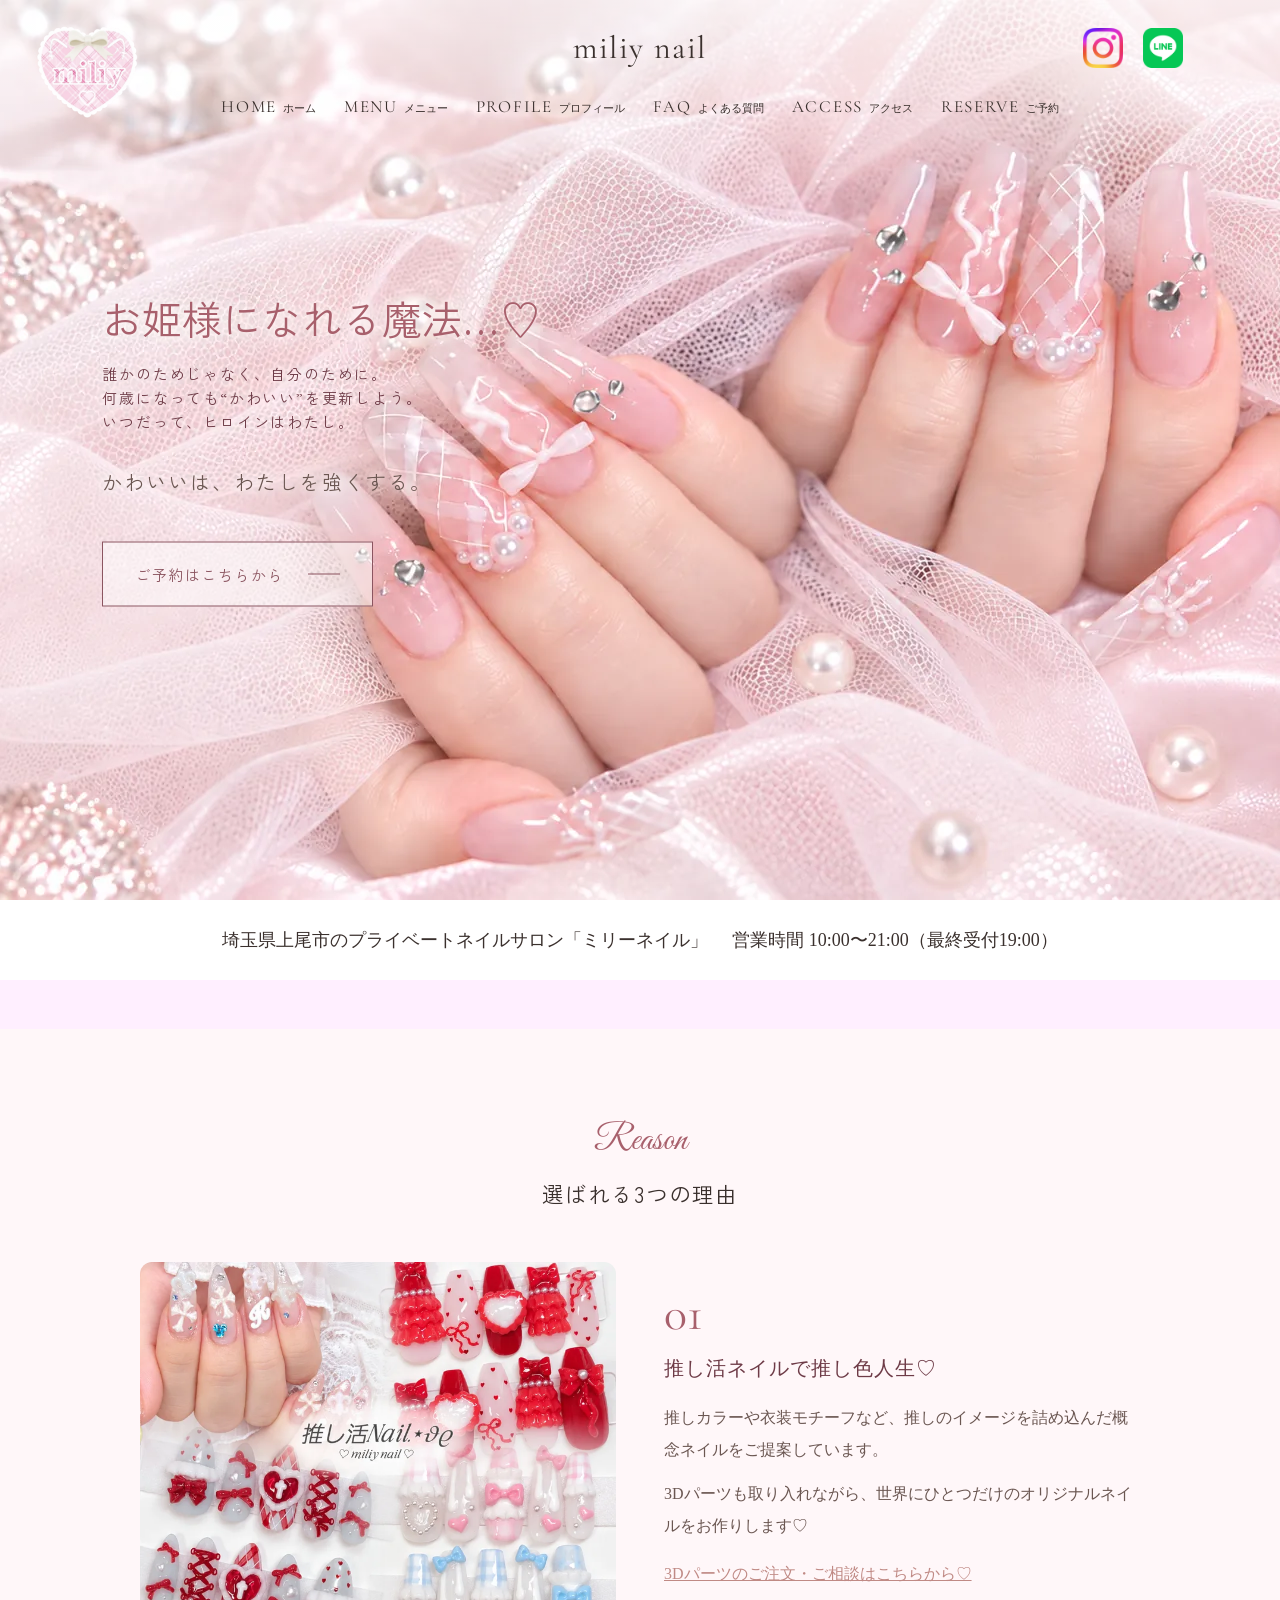
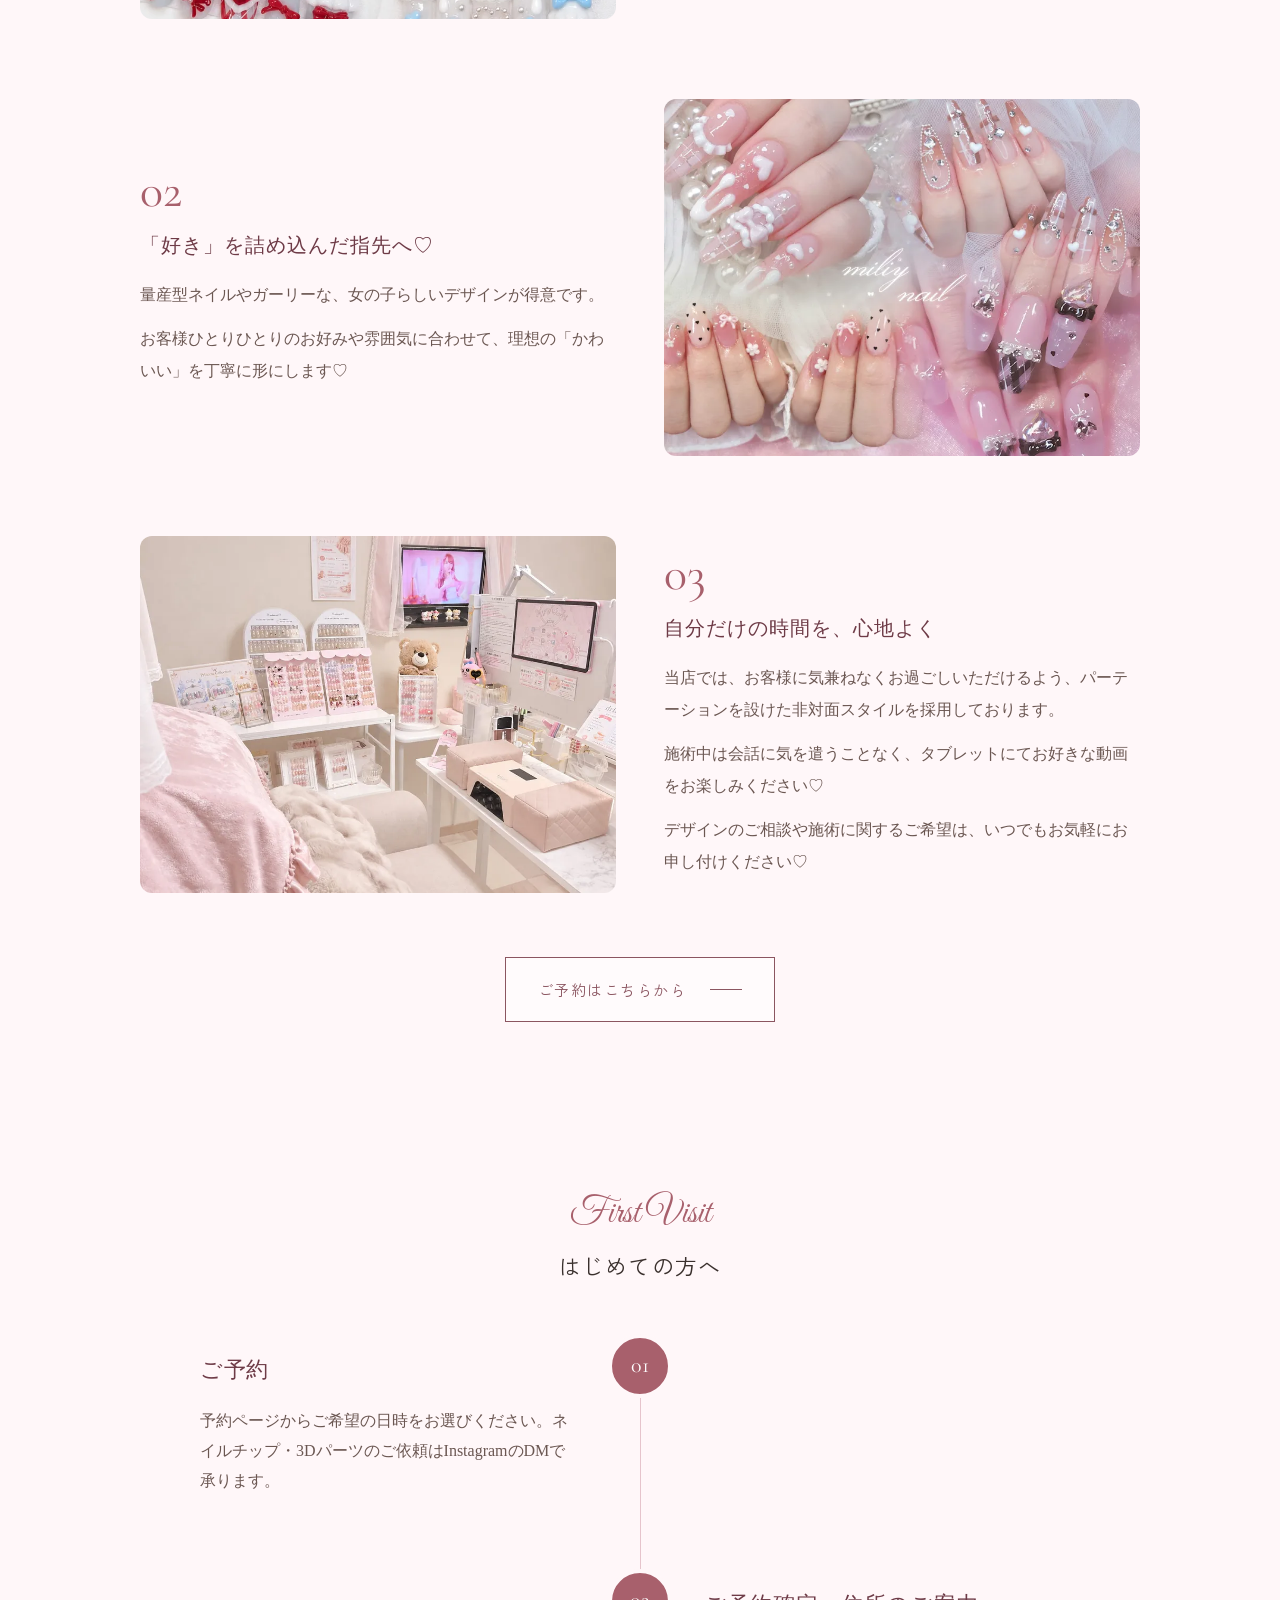
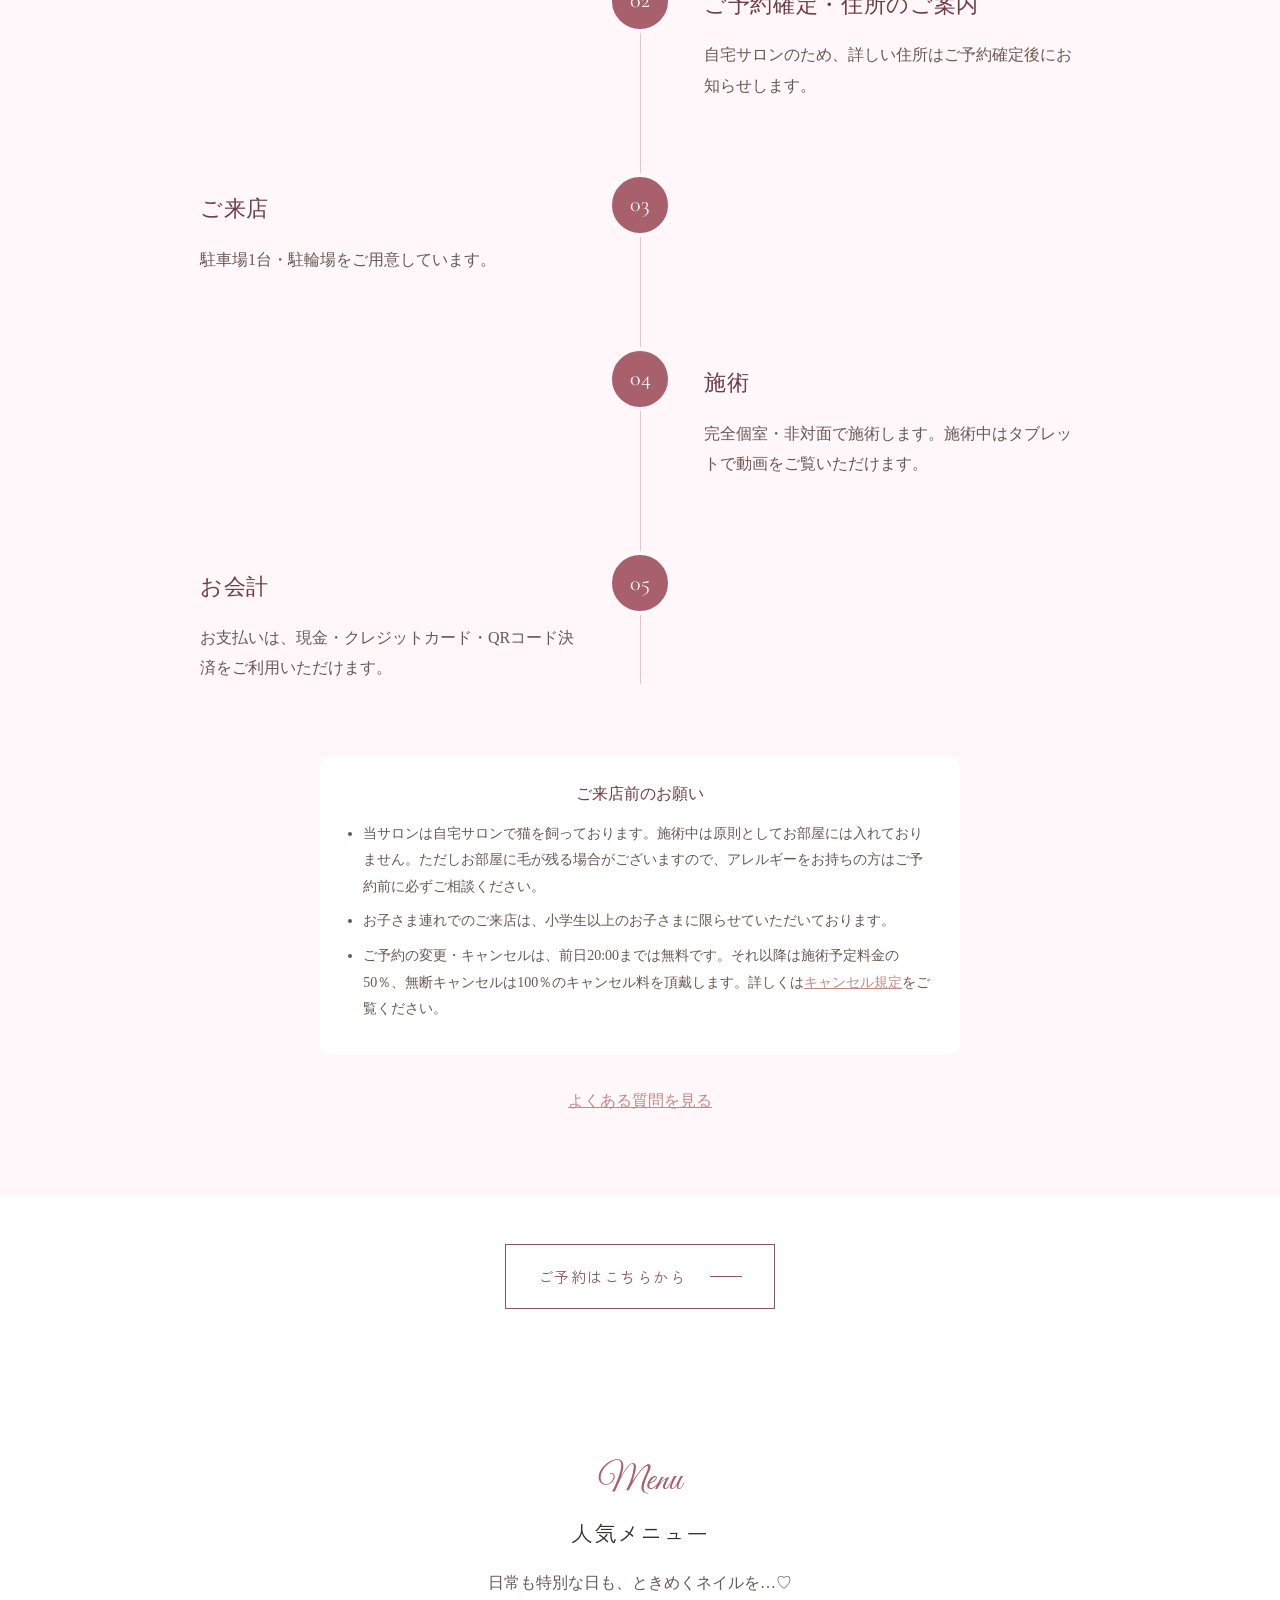
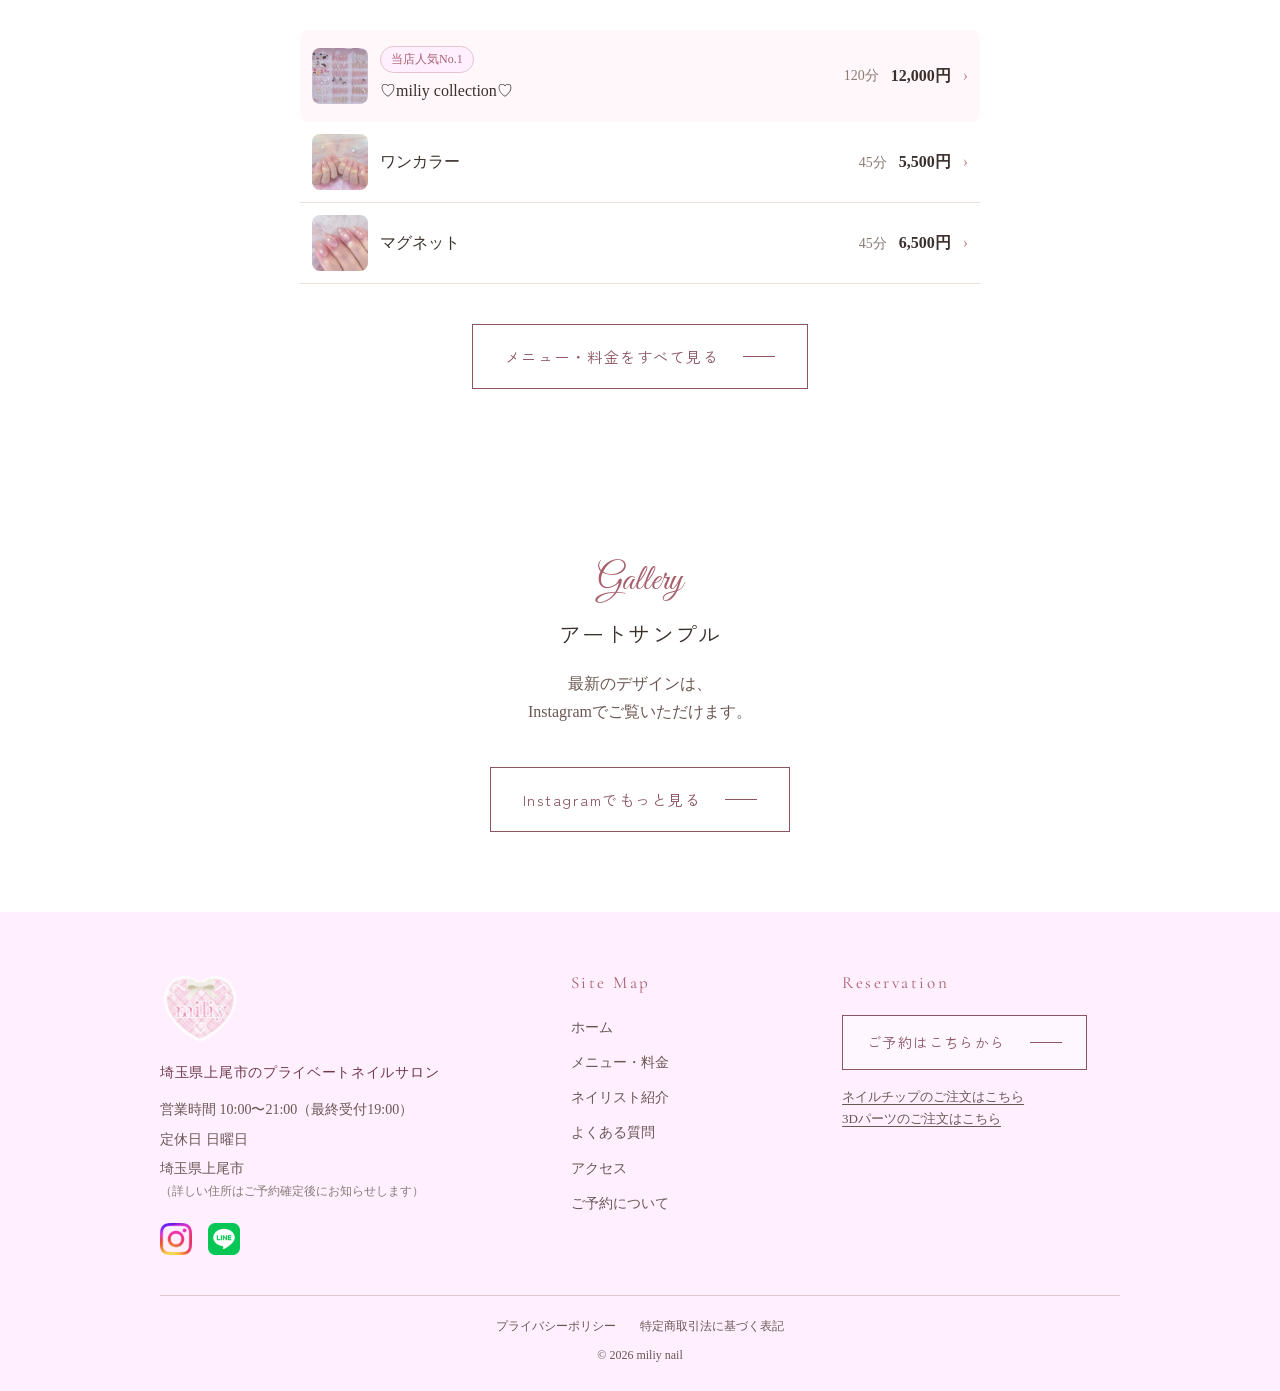
==== index.html @ daffade8 "3Dパーツ・ネイルチップのリンクをご注文ページにつなぐ" ====
<!doctype html>
<html lang="ja">
  <head>
    <meta charset="UTF-8" />
    <meta name="viewport" content="width=device-width, initial-scale=1.0" />
    <title>miliy nail｜埼玉県上尾市のネイルサロン</title>
    <meta
      name="description"
      content="埼玉県上尾市のプライベートネイルサロン miliy nail（ミリーネイル）。推し活ネイルや量産型のかわいいデザインが得意です。完全個室・非対面で、気をつかわずに過ごせます。アリオ上尾・上尾駅から車で5分。"
    />
    <link rel="icon" href="/favicon.ico" />
    <link rel="apple-touch-icon" href="/apple-touch-icon.png" />
    <meta property="og:title" content="miliy nail｜埼玉県上尾市のネイルサロン" />
    <meta property="og:description" content="埼玉県上尾市のプライベートネイルサロン miliy nail（ミリーネイル）。推し活ネイルや量産型のかわいいデザインが得意です。完全個室・非対面で、気をつかわずに過ごせます。アリオ上尾・上尾駅から車で5分。" />
    <meta property="og:type" content="website" />
    <meta property="og:url" content="https://miliynail.com" />
    <meta property="og:image" content="https://miliynail.com/images/ogp.jpg" />
    <meta property="og:site_name" content="miliy nail" />
    <meta property="og:locale" content="ja_JP" />
    <meta name="twitter:card" content="summary_large_image" />
    <link rel="stylesheet" href="style.css?v=20261025" />
    <script src="script.js" defer></script>
    <script src="nav.js" defer></script>
    <script src="voice.js" defer></script>
    <script src="menu.js?v=20261023" defer></script>
    <link
      href="https://fonts.googleapis.com/css2?family=Cormorant+Garamond:wght@500&family=Great+Vibes&family=Zen+Kaku+Gothic+New:wght@400&display=swap"
      rel="stylesheet"
    />
    <!-- スマホのヒーローの「かわいいは、わたしを強くする」用の明朝体。使う文字だけを読み込んで軽くする -->
    <link
      href="https://fonts.googleapis.com/css2?family=Zen+Old+Mincho&text=%E3%81%8B%E3%82%8F%E3%81%84%E3%81%AF%E3%81%9F%E3%81%97%E3%82%92%E5%BC%B7%E3%81%8F%E3%81%99%E3%82%8B&display=swap"
      rel="stylesheet"
    />
  </head>
  <body class="home">
    <header>
      <a href="index.html" class="logo">
        <img src="images/logo.webp" alt="miliy nail" />
      </a>
      <p class="site-name">miliy nail</p>
      <div class="sns-link">
        <a
          href="https://www.instagram.com/miliynail/"
          target="_blank"
          rel="noopener"
        >
          <img src="images/instagram.webp" alt="Instagram" />
        </a>
        <a
          href="https://line.me/R/ti/p/@594xvbjj?oat_content=url&ts=10051917"
          target="_blank"
          rel="noopener"
        >
          <img src="images/line.webp" alt="LINE" />
        </a>
      </div>
      <button
        type="button"
        class="menu-toggle"
        aria-label="メニュー"
        aria-expanded="false"
      >
        <span></span>
        <span></span>
        <span></span>
      </button>
      <nav>
        <ul class="nav-list">
          <li class="nav-home"><a href="index.html"><span class="nav-en">HOME</span><span class="nav-ja">ホーム</span></a></li>
          <li><a href="menu.html"><span class="nav-en">MENU</span><span class="nav-ja">メニュー</span></a></li>
          <li><a href="profile.html"><span class="nav-en">PROFILE</span><span class="nav-ja">プロフィール</span></a></li>
          <li><a href="faq.html"><span class="nav-en">FAQ</span><span class="nav-ja">よくある質問</span></a></li>
          <li><a href="access.html"><span class="nav-en">ACCESS</span><span class="nav-ja">アクセス</span></a></li>
          <li class="nav-reserve"><a href="reservation.html"><span class="nav-en">RESERVE</span><span class="nav-ja">ご予約</span></a></li>
        </ul>
      </nav>
    </header>
    <main>
      <section class="hero">
        <div class="hero-slides">
          <!-- スマホ（600px以下）は左側が白く抜けたスマホ用の写真、PCは今までの写真 -->
          <picture>
            <source
              media="(max-width: 600px)"
              srcset="images/hero-nail-sp.webp"
            />
            <img
              src="images/hero-nail-1.webp"
              alt="ピンクのチュールとパールを合わせたネイルデザイン"
            />
          </picture>
          <div class="hero-copy">
            <p class="hero-label">お姫様になれる魔法…♡</p>
            <p class="hero-catch">
              誰かのためじゃなく、自分のために。<br />何歳になっても“かわいい”を更新しよう。<br />いつだって、ヒロインはわたし。
            </p>
            <p class="hero-sub">
              <span class="sub-l">かわいい</span><span class="sub-s">は</span
              ><span class="sub-punct">、</span><br class="hero-br" /><span
                class="sub-m"
                >わたしを</span
              ><span class="sub-l">強</span><span class="sub-m">く</span
              ><span class="sub-s">する</span><span class="sub-punct">。</span>
            </p>
            <!-- スマホだけ表示する目次（PCでは隠す） -->
            <nav class="hero-toc" aria-label="ページ内の目次">
              <ul>
                <li><a href="#reason">選ばれる理由</a></li>
                <li><a href="#first">はじめての方へ</a></li>
                <li><a href="#menu">人気メニュー</a></li>
                <li><a href="#sample">アートサンプル</a></li>
              </ul>
            </nav>
            <a
              href="https://salona.jp/book/miliynail"
              class="btn-line"
              target="_blank"
              rel="noopener"
              >ご予約はこちらから</a
            >
          </div>
        </div>
        <div class="hero-info">
          <h1><span>埼玉県上尾市の</span><span>プライベートネイルサロン</span><span>「ミリーネイル」</span></h1>
          <p>
            営業時間 10:00〜21:00<span class="last-order"
              >（最終受付19:00）</span
            >
          </p>
        </div>
      </section>
      <section class="news">
        <p class="news-text">最新情報はInstagramでもお知らせしています</p>
      </section>
      <section class="reason" id="reason">
        <p class="section-label fade-up">Reason</p>
        <h2 class="fade-up">選ばれる3つの理由</h2>
        <ol class="reason-list">
          <li class="fade-up">
            <img
              src="images/reason-oshi.webp"
              alt="推し活ネイルのデザイン例。赤や水色のリボン・ハートの3Dネイルチップ"
              loading="lazy"
            />
            <div class="reason-body">
              <span class="reason-num">01</span>
              <h3>推し活ネイルで推し色人生♡</h3>
              <p>
                推しカラーや衣装モチーフなど、推しのイメージを詰め込んだ概念ネイルをご提案しています。
              </p>
              <p>
                3Dパーツも取り入れながら、世界にひとつだけのオリジナルネイルをお作りします♡
              </p>
              <p class="reason-link">
                <a href="order-parts.html">3Dパーツのご注文・ご相談はこちらから♡</a>
              </p>
            </div>
          </li>
          <li class="fade-up">
            <img
              src="images/reason-girly.webp"
              alt="量産型・ガーリーなネイルのデザイン例。白いハートやリボンをのせたピンクのネイル"
              loading="lazy"
            />
            <div class="reason-body">
              <span class="reason-num">02</span>
              <h3>「好き」を詰め込んだ指先へ♡</h3>
              <p>
                量産型ネイルやガーリーな、女の子らしいデザインが得意です。
              </p>
              <p>
                お客様ひとりひとりのお好みや雰囲気に合わせて、理想の「かわいい」を丁寧に形にします♡
              </p>
            </div>
          </li>
          <li class="fade-up">
            <img
              src="images/hero-salon.webp"
              alt="完全個室の施術スペース"
              loading="lazy"
            />
            <div class="reason-body">
              <span class="reason-num">03</span>
              <h3>自分だけの時間を、心地よく</h3>
              <p>
                当店では、お客様に気兼ねなくお過ごしいただけるよう、パーテーションを設けた非対面スタイルを採用しております。
              </p>
              <p>
                施術中は会話に気を遣うことなく、タブレットにてお好きな動画をお楽しみください♡
              </p>
              <p>
                デザインのご相談や施術に関するご希望は、いつでもお気軽にお申し付けください♡
              </p>
            </div>
          </li>
        </ol>
        <p class="reason-cta fade-up">
          <a
            href="https://salona.jp/book/miliynail"
            class="btn-line"
            target="_blank"
            rel="noopener"
            >ご予約はこちらから</a
          >
        </p>
      </section>
      <section class="first" id="first">
        <p class="section-label fade-up">First Visit</p>
        <h2 class="fade-up">はじめての方へ</h2>
        <ol class="flow-list">
          <li class="fade-up">
            <span class="flow-step">STEP1</span>
            <h3>ご予約</h3>
            <p>
              予約ページからご希望の日時をお選びください。ネイルチップ・3Dパーツのご依頼はInstagramのDMで承ります。
            </p>
          </li>
          <li class="fade-up">
            <span class="flow-step">STEP2</span>
            <h3>ご予約確定・住所のご案内</h3>
            <p>自宅サロンのため、詳しい住所はご予約確定後にお知らせします。</p>
          </li>
          <li class="fade-up">
            <span class="flow-step">STEP3</span>
            <h3>ご来店</h3>
            <p>駐車場1台・駐輪場をご用意しています。</p>
          </li>
          <li class="fade-up">
            <span class="flow-step">STEP4</span>
            <h3>施術</h3>
            <p>
              完全個室・非対面で施術します。施術中はタブレットで動画をご覧いただけます。
            </p>
          </li>
          <li class="fade-up">
            <span class="flow-step">STEP5</span>
            <h3>お会計</h3>
            <p>
              お支払いは、現金・クレジットカード・QRコード決済をご利用いただけます。
            </p>
          </li>
        </ol>
        <div class="first-notes fade-up">
          <h3>ご来店前のお願い</h3>
          <ul>
            <li>
              当サロンは自宅サロンで猫を飼っております。施術中は原則としてお部屋には入れておりません。ただしお部屋に毛が残る場合がございますので、アレルギーをお持ちの方はご予約前に必ずご相談ください。
            </li>
            <li>
              お子さま連れでのご来店は、小学生以上のお子さまに限らせていただいております。
            </li>
            <li>
              ご予約の変更・キャンセルは、前日20:00までは無料です。それ以降は施術予定料金の50％、無断キャンセルは100％のキャンセル料を頂戴します。詳しくは<a
                href="faq.html#cancel"
                >キャンセル規定</a
              >をご覧ください。
            </li>
          </ul>
        </div>
        <p class="first-faq fade-up">
          <a href="faq.html">よくある質問を見る</a>
        </p>
      </section>
      <section class="reserve">
        <p class="fade-up">
          <a
            href="https://salona.jp/book/miliynail"
            class="btn-line"
            target="_blank"
            rel="noopener"
            >ご予約はこちらから</a
          >
        </p>
      </section>
      <section class="menu" id="menu">
        <p class="section-label fade-up">Menu</p>
        <h2 class="fade-up">人気メニュー</h2>
        <p class="menu-lead fade-up">日常も特別な日も、ときめくネイルを…♡</p>
        <ul class="menu-list fade-up">
          <li class="menu-featured" data-image="images/menu/miliy-collection.webp" data-gallery="images/menu/miliy-collection-2.webp" data-name="♡miliy collection♡">
            <button type="button" class="menu-button">
              <span class="menu-name"
                ><span class="menu-badge">当店人気No.1</span>♡miliy collection♡</span
              ><span class="menu-time">120分</span
              ><span class="menu-price">12,000円</span>
            </button>
            <div class="menu-detail" hidden>
              <p class="menu-detail-time">所要時間の目安：120分</p>
              <p>定額デザインコース♡</p>
              <p>一部カラー変更可能です。カラー変更をご希望の場合は、ご予約後に必ず公式LINEまでお知らせください。</p>
              <p>※デザインは予告なく変わる場合がございます。</p>
            </div>
          </li>
          <li data-image="images/menu/one-color.webp">
            <button type="button" class="menu-button">
              <span class="menu-name">ワンカラー</span
              ><span class="menu-time">45分</span
              ><span class="menu-price">5,500円</span>
            </button>
            <div class="menu-detail" hidden>
              <p class="menu-detail-time">所要時間の目安：45分</p>
              <p>指先を一色でまとめるベーシックな塗り方です。</p>
              <p>お好きなカラーを1色お選びいただけます。※ラメカラーも対象です♡</p>
              <p>2色塗りたい方は1色追加ごとに＋400円。</p>
              <p>（追加アートより「カラー1色追加」をご選択ください）</p>
              <p>マットホワイト、マットブラックは＋500円</p>
              <p>※透け感のあるカラーで爪先が透けるのを隠したい場合は、ご予約時に追加アートから「コンシーラーカラー追加」をご選択ください。</p>
            </div>
          </li>
          <li data-image="images/menu/magnet.webp">
            <button type="button" class="menu-button">
              <span class="menu-name">マグネット</span
              ><span class="menu-time">45分</span
              ><span class="menu-price">6,500円</span>
            </button>
            <div class="menu-detail" hidden>
              <p class="menu-detail-time">所要時間の目安：45分</p>
              <p>60色以上のカラーの中からお選びいただけます。ギラギラ系〜うるちゅる水光マグまで取り揃えております♡</p>
              <p>おすすめアート：♡プチデコ 350円　♡先端ラメがけ 1,000円　♡オーロラミラー追加 3,500円</p>
              <p>※ご希望の場合は、ご予約時に追加アートからご選択ください。</p>
            </div>
          </li>
        </ul>
        <p class="menu-more fade-up">
          <a href="menu.html" class="btn-line">メニュー・料金をすべて見る</a>
        </p>
      </section>
      <section class="sample" id="sample">
        <p class="section-label fade-up">Gallery</p>
        <h2 class="fade-up">アートサンプル</h2>
        <p class="sample-lead fade-up">最新のデザインは、<br />Instagramでご覧いただけます。</p>
        <p class="sample-more fade-up">
          <a
            href="https://www.instagram.com/miliynail/"
            class="btn-line"
            target="_blank"
            rel="noopener"
            >Instagramでもっと見る</a
          >
        </p>
      </section>
      <section class="voice" id="voice" hidden>
        <p class="section-label fade-up">Voice</p>
        <h2 class="fade-up">お客様の声</h2>
        <div class="voice-slider">
          <button
            type="button"
            class="voice-arrow voice-prev"
            aria-label="前のレビューを見る"
            hidden
          ></button>
          <ul class="voice-list"></ul>
          <button
            type="button"
            class="voice-arrow voice-next"
            aria-label="次のレビューを見る"
            hidden
          ></button>
        </div>
        <p class="voice-note">
          ※口コミをお寄せいただいたお客様には、次回ご利用時の割引特典をお渡ししています。
        </p>
      </section>
      <!-- 人気メニューを押したときの小窓（メニューページと同じもの） -->
      <dialog class="menu-dialog">
        <div class="dialog-gallery">
          <div class="dialog-slides"></div>
          <div class="dialog-dots"></div>
        </div>
        <h2 class="dialog-name"></h2>
        <p class="dialog-price"></p>
        <div class="dialog-text"></div>
        <button type="button" class="dialog-close">閉じる</button>
      </dialog>
    </main>
    <footer>
      <div class="footer-inner">
        <div class="footer-info">
          <a href="index.html" class="footer-logo">
            <img src="images/logo.webp" alt="miliy nail" />
          </a>
          <p class="footer-catch">埼玉県上尾市のプライベートネイルサロン</p>
          <p>営業時間 10:00〜21:00（最終受付19:00）</p>
          <p>定休日 日曜日</p>
          <p>埼玉県上尾市<span class="footer-note">（詳しい住所はご予約確定後にお知らせします）</span></p>
          <div class="footer-sns">
            <a href="https://www.instagram.com/miliynail/" target="_blank" rel="noopener">
              <img src="images/instagram.webp" alt="Instagram" />
            </a>
            <a href="https://line.me/R/ti/p/@594xvbjj?oat_content=url&ts=10051917" target="_blank" rel="noopener">
              <img src="images/line.webp" alt="LINE" />
            </a>
          </div>
        </div>
        <nav class="footer-nav" aria-label="サイトマップ">
          <p class="footer-heading">Site Map</p>
          <ul>
            <li><a href="index.html">ホーム</a></li>
            <li><a href="menu.html">メニュー・料金</a></li>
            <li><a href="profile.html">ネイリスト紹介</a></li>
            <li><a href="faq.html">よくある質問</a></li>
            <li><a href="access.html">アクセス</a></li>
            <li><a href="reservation.html">ご予約について</a></li>
          </ul>
        </nav>
        <div class="footer-reserve">
          <p class="footer-heading">Reservation</p>
          <a href="https://salona.jp/book/miliynail" class="btn-line" target="_blank" rel="noopener">ご予約はこちらから</a>
          <p class="footer-dm">
            <a href="order-nailtip.html">ネイルチップのご注文はこちら</a><br />
            <a href="order-parts.html">3Dパーツのご注文はこちら</a>
          </p>
        </div>
      </div>
      <div class="footer-bottom">
        <ul class="footer-legal">
          <li><a href="privacy.html">プライバシーポリシー</a></li>
          <li><a href="tokushoho.html">特定商取引法に基づく表記</a></li>
        </ul>
        <p class="footer-copy">© 2026 miliy nail</p>
      </div>
    </footer>
  </body>
</html>
---- style.css ----
/* ===== 色 ===== */
/* サイトで使う色はここにまとめる。色を変えたいときは、ここを1か所変えればサイト全体が変わる */
:root {
  /* 背景 */
  --color-header-footer: #ffefff; /* ヘッダー・フッター・お知らせの帯のピンク */
  --color-bg-pink: #fff7f9; /* セクションの背景のうすいピンク */
  /* 文字 */
  --color-text: #3a302d; /* 本文の基本の色 */
  --color-text-sub-on-pink: #6b5752; /* 説明文の色 */
  --color-text-light: #8a7b75; /* 所要時間など、控えめにしたい文字 */
  --color-heading: #6e3b47; /* 見出し（h3）・キャッチの濃いローズ */
  /* アクセント（ローズ系） */
  --color-rose: #a8606c; /* 英字ラベル・番号・丸い点など */
  --color-rose-soft: #c27a8c; /* スマホのヒーローの明朝体の文字 */
  --color-button: #8b5560; /* 線のボタンの枠と文字 */
  --color-link: #c08a85; /* 文字のリンク・メニューの見出し */
  --color-hover: #94504a; /* マウスを乗せたとき */
  /* 線 */
  --color-line-pink: #e6c4cc; /* ピンクの線（タイムラインの縦線・目次のボタンの枠など） */
  --color-border: #ebe0da; /* ベージュの区切り線（メニュー・よくある質問） */
  --color-glow: #fff9f7; /* 写真の上の文字につける、白っぽい光（text-shadow） */
}

/* ===== 全体 ===== */
/* 目次などのページ内リンクを押したとき、なめらかにスクロールする */
html {
  scroll-behavior: smooth;
}
* {
  box-sizing: border-box;
}
body {
  margin: 0;
  color: var(--color-text);
  line-height: 1.8;
}
img {
  max-width: 100%;
  height: auto;
  display: block;
}

/* ===== ヘッダー（PC） ===== */
header {
  display: grid;
  grid-template-columns: 1fr auto 1fr;
  grid-template-areas:
    "logo name sns"
    "logo nav  .";
  align-items: center;
  gap: 8px 24px;
  padding: 16px 32px;
  background-color: var(--color-header-footer);
  position: sticky;
  top: 0;
  z-index: 30;
}
.logo {
  grid-area: logo;
}
.logo img {
  height: 110px;
  width: auto;
}
.site-name {
  grid-area: name;
  justify-self: center;
  margin: 0;
  font-family: "Cormorant Garamond", serif;
  font-size: 32px;
  letter-spacing: 0.05em;
}
header nav {
  grid-area: nav;
}
.sns-link {
  grid-area: sns;
  display: flex;
  gap: 20px;
}
.sns-link img {
  width: 40px;
}
.nav-list {
  display: flex;
  justify-content: center;
  gap: 28px;
  list-style: none;
  padding: 0;
  margin: 0;
}
.nav-list a {
  white-space: nowrap;
}
/* ナビの文字：英語を大きめに書いて、右に日本語を小さく添える */
.nav-en {
  font-family: "Cormorant Garamond", serif;
  font-size: 17px;
  letter-spacing: 0.1em;
}
.nav-ja {
  margin-left: 6px;
  font-size: 11px;
}
header a {
  text-decoration: none;
  color: var(--color-text);
  transition: color 0.2s;
}
header a:hover {
  color: var(--color-hover);
}
.menu-toggle {
  display: none;
}
/* ===== ホームだけ：写真に重なるヘッダー ===== */
.home header {
  position: fixed;
  top: 0;
  left: 0;
  right: 0;
  z-index: 10;
  background-color: transparent;
  transition:
    background-color 0.3s,
    box-shadow 0.3s;
}
.home header.is-scrolled {
  background-color: var(--color-header-footer);
  box-shadow: 0 2px 8px rgba(58, 48, 45, 0.08);
}

/* ===== ヒーロー ===== */
.hero-slides {
  position: relative;
  height: 100vh;
  height: 100svh;
  overflow: hidden;
}
/* 写真の上の方をうっすら白くして、重なるヘッダーの文字を読みやすくする */
.hero-slides::after {
  content: "";
  position: absolute;
  inset: 0 0 auto 0;
  height: 200px;
  background: linear-gradient(rgba(255, 255, 255, 0.6), rgba(255, 255, 255, 0));
  pointer-events: none;
}
.hero-slides img {
  position: absolute;
  inset: 0;
  width: 100%;
  height: 100%;
  object-fit: cover;
  object-position: center 80%;
  transform-origin: center bottom;
  animation: hero-zoom 30s ease-in-out infinite alternate;
}
.hero-copy {
  position: absolute;
  left: 8%;
  top: 50%;
  transform: translateY(-50%);
  z-index: 1;
  text-shadow: 0 0 16px rgba(255, 255, 255, 0.9);
}
/* 小さな英語（ダンス教室の「For Every Dancer」の位置） */
.hero-label {
  margin: 0 0 20px;
  font-family: "Zen Kaku Gothic New", sans-serif;
  font-size: 40px;
  line-height: 1.2;
  color: var(--color-rose);
  text-shadow:
    0 0 8px var(--color-glow),
    0 0 16px var(--color-glow),
    0 0 25px var(--color-glow);
}
/* 大きなキャッチコピー */
.hero-catch {
  margin: 0 0 28px;
  font-family: "Zen Kaku Gothic New", sans-serif;
  font-size: 15px;
  line-height: 1.6;
  letter-spacing: 0.12em;
  color: var(--color-heading);
  text-shadow:
    0 0 8px var(--color-glow),
    0 0 16px var(--color-glow),
    0 0 25px var(--color-glow);
}
/* お店の説明（根拠 → 何のお店か） */
.hero-sub {
  margin: 0 0 40px;
  font-family: "Zen Kaku Gothic New", sans-serif;
  font-size: 20px;
  line-height: 2;
  letter-spacing: 0.1em;
  color: var(--color-text-sub-on-pink);
  text-shadow:
    0 0 8px var(--color-glow),
    0 0 16px var(--color-glow),
    0 0 25px var(--color-glow);
}
/* スマホで写真に重ねるときだけ使う改行（PCでは消しておく） */
.hero-br {
  display: none;
}
/* スマホだけで使う目次（PCでは隠す） */
.hero-toc {
  display: none;
}
/* 線だけのボタン（右に細い線） */
.btn-line {
  display: inline-flex;
  align-items: center;
  gap: 24px;
  padding: 18px 32px;
  border: 1px solid var(--color-button);
  background-color: rgba(255, 255, 255, 0.5);
  color: var(--color-button);
  font-family: "Zen Kaku Gothic New", sans-serif;
  font-size: 15px;
  letter-spacing: 0.1em;
  text-decoration: none;
  text-shadow: none;
  transition:
    background-color 0.3s,
    color 0.3s;
}
.btn-line::after {
  content: "";
  width: 32px;
  height: 1px;
  background-color: currentColor;
}
.btn-line:hover {
  background-color: var(--color-button);
  color: #fff;
}
@keyframes hero-zoom {
  from {
    transform: translateX(3%) scale(1.06);
  }
  to {
    transform: translateX(3%) scale(1.09);
  }
}
.hero-info {
  display: flex;
  justify-content: center;
  align-items: baseline;
  flex-wrap: wrap;
  gap: 8px 24px;
  padding: 24px 20px;
  text-align: center;
}
.hero-info h1 {
  margin: 0;
  font-size: 18px;
  font-weight: normal;
}
/* 幅のせまいスマホで「ミリーネイ／ル」と途中で折り返さないように、店名はひとかたまりにする */
.hero-info h1 span {
  display: inline-block;
}
.hero-info p {
  margin: 0;
  font-size: 18px;
}

/* ===== 選ばれる理由 ===== */
.reason,
.first {
  padding: 80px 20px;
  background-color: var(--color-bg-pink);
}
.section-label {
  font-family: "Great Vibes", cursive;
  font-size: 36px;
  color: var(--color-rose);
  text-align: center;
  margin: 0;
}
.reason h2,
.first h2,
.menu h2,
.sample h2 {
  font-family: "Zen Kaku Gothic New", sans-serif;
  text-align: center;
  margin: 0 0 48px;
}
.reason-list {
  max-width: 1000px;
  margin: 0 auto;
  padding: 0;
  list-style: none;
  display: grid;
  gap: 80px;
}
.reason-list li {
  display: grid;
  grid-template-columns: 1fr 1fr;
  gap: 48px;
  align-items: center;
}
.reason-list img {
  width: 100%;
  aspect-ratio: 4/3;
  object-fit: cover;
  border-radius: 12px;
}
.reason-list li:nth-child(even) img {
  order: 2;
}
.reason-num {
  display: block;
  font-family: "Cormorant Garamond", serif;
  font-size: 48px;
  line-height: 1;
  color: var(--color-rose);
}
.reason-body h3 {
  margin: 12px 0 16px;
  font-size: 20px;
  font-weight: normal;
  letter-spacing: 0.05em;
  color: var(--color-heading);
}
.reason-body p {
  margin: 0;
  line-height: 2;
  color: var(--color-text-sub-on-pink);
}
/* 本文が何段落かあるときは、段落の間を少しあける */
.reason-body p + p {
  margin-top: 12px;
}
/* 理由01の下の「3Dパーツの相談」リンク（本文との間を少しあける） */
.reason-body .reason-link {
  margin-top: 16px;
}
.reason-cta {
  margin: 64px 0 0;
  text-align: center;
}
/* ===== はじめての方へ ===== */
.flow-list {
  max-width: 640px;
  margin: 0 auto;
  padding: 0;
  list-style: none;
}
.flow-list li {
  position: relative;
  padding: 0 0 32px 32px;
  border-left: 1px solid var(--color-line-pink);
}
.flow-list li:last-child {
  border-left-color: transparent;
}
.flow-list li::before {
  content: "";
  position: absolute;
  left: -6px;
  top: 6px;
  width: 11px;
  height: 11px;
  border-radius: 50%;
  background-color: var(--color-rose);
}
.flow-step {
  display: block;
  font-family: "Cormorant Garamond", serif;
  font-size: 15px;
  letter-spacing: 0.15em;
  color: var(--color-rose);
}
.flow-list h3 {
  margin: 4px 0 8px;
  font-size: 17px;
  font-weight: normal;
  color: var(--color-heading);
}
.flow-list p {
  margin: 0;
  line-height: 1.9;
  color: var(--color-text-sub-on-pink);
}
/* ----- PCだけ：ダンス教室の「ご利用の流れ」のように、線を真ん中に引いて左右交互に並べる ----- */
/* スマホ（600px以下）は上の縦線の形のままにしたいので、601px以上のときだけ上書きする */
@media (min-width: 601px) {
  .flow-list {
    position: relative;
    max-width: 880px;
    counter-reset: step; /* 番号を数える箱を 0 にする */
  }
  /* 真ん中の縦線 */
  .flow-list::before {
    content: "";
    position: absolute;
    top: 0;
    bottom: 0;
    left: 50%;
    width: 1px;
    background-color: var(--color-line-pink);
  }
  .flow-list li {
    width: 50%;
    min-height: 64px;
    margin-bottom: 72px;
    padding: 16px 64px 0 0; /* 奇数番目：文章は左側。線との間を64pxあける */
    border-left: none; /* スマホ用の左の縦線は使わない */
    counter-increment: step; /* li が1つ来るたびに番号を1増やす */
  }
  .flow-list li:last-child {
    margin-bottom: 0;
  }
  /* 偶数番目：右半分に寄せて、文章は右側 */
  .flow-list li:nth-child(even) {
    margin-left: 50%;
    padding: 16px 0 0 64px;
  }
  /* 番号入りの大きな丸（01〜05 は CSS が数えて入れる） */
  .flow-list li::before {
    content: counter(step, decimal-leading-zero);
    top: 0;
    left: auto;
    right: -32px; /* 丸の半分（32px）だけ外に出して、真ん中の線の上に乗せる */
    display: flex;
    justify-content: center;
    align-items: center;
    width: 64px;
    height: 64px;
    border: 4px solid var(--color-bg-pink); /* 背景と同じ色のふちで、線と丸の間にすき間を作る */
    box-sizing: border-box;
    font-family: "Cormorant Garamond", serif;
    font-size: 22px;
    color: #fff;
  }
  .flow-list li:nth-child(even)::before {
    left: -32px;
    right: auto;
  }
  /* 見出しをダンス教室と同じくらい大きく */
  .flow-list h3 {
    margin: 0 0 16px;
    font-size: 22px;
    letter-spacing: 0.03em;
  }
  /* 丸の中に番号があるので、PCでは「STEP1」の文字は出さない */
  .flow-step {
    display: none;
  }
  /* 流れと「ご来店前のお願い」の間をあける（下にある .first-notes の指定に負けないよう .first を付ける） */
  .first .first-notes {
    margin-top: 72px;
  }
}
.first-notes {
  max-width: 640px;
  margin: 16px auto 0; /* スマホは最後の STEP の下に 32px の余白があるので、少しだけ足す */
  padding: 24px;
  background-color: #fff;
  border-radius: 12px;
}
.first-notes h3 {
  margin: 0 0 12px;
  font-size: 16px;
  font-weight: normal;
  text-align: center;
  color: var(--color-heading);
}
.first-notes ul {
  margin: 0;
  padding-left: 1.2em;
}
.first-notes li {
  margin-bottom: 8px;
  font-size: 14px;
  line-height: 1.9;
  color: var(--color-text-sub-on-pink);
}
.first-faq {
  margin: 32px 0 0;
  text-align: center;
}

/* ===== セクション共通 ===== */
.page-title,
.reserve,
.menu,
.menu-section,
.faq,
.sample,
.access-section,
.profile-section,
.policy-section {
  max-width: 720px;
  margin: 0 auto;
  padding: 48px 20px;
}
main h2 {
  margin: 0 0 24px;
  font-size: 22px;
  font-weight: normal;
  letter-spacing: 0.05em;
  text-align: center;
  word-break: auto-phrase;
}
main p {
  margin: 0 0 12px;
}
main a {
  color: var(--color-link);
}

/* ===== 下層ページの見出し ===== */
.page-title {
  text-align: center;
}
.page-title h1 {
  margin: 0 0 8px;
  font-size: 26px;
  font-weight: normal;
  letter-spacing: 0.1em;
}
/* 長いタイトル（特定商取引法に基づく表記）は、言葉の切れ目で折り返す */
.page-title h1 span {
  display: inline-block;
}
.page-title p {
  font-size: 14px;
  color: var(--color-text-light);
}
/* ページタイトルの上の英字（ネイリスト紹介の「Nailist Profile」） */
.page-title .page-label {
  margin: 0 0 4px;
  font-family: "Cormorant Garamond", serif;
  font-size: 18px;
  letter-spacing: 0.1em;
  color: var(--color-rose);
  text-align: center;
}
/* 文の途中（「イメー／ジ」など）で改行されないように、ひとかたまりで折り返す */
.phrase {
  display: inline-block;
}
/* ===== お知らせ ===== */
.news {
  overflow: hidden;
  background-color: var(--color-header-footer);
  padding: 10px 0;
  white-space: nowrap;
}
.news-text {
  margin: 0;
  animation: news-scroll 35s linear infinite;
  display: inline-block;
  padding-left: 100%;
  animation-play-state: paused;
  visibility: hidden;
}
.news-text.is-ready {
  animation-play-state: running;
  visibility: visible;
}
@keyframes news-scroll {
  0% {
    transform: translateX(0);
  }
  100% {
    transform: translateX(-100%);
  }
}

/* ===== 予約ボタン ===== */
.reserve {
  text-align: center;
}

/* ===== メニュー（ホーム・メニューページ共通） ===== */
.menu-list {
  list-style: none;
  padding: 0;
  margin: 0 0 24px;
}
.menu-list li {
  display: flex;
  align-items: baseline;
  gap: 12px;
  padding: 12px;
  border-bottom: 1px solid var(--color-border);
}
.menu-name {
  flex: 1;
}
.menu-price {
  font-weight: bold;
}
/* 所要時間：料金の左に、料金より小さく薄い色で。時間と料金は途中で改行しない */
.menu-time {
  font-size: 14px;
  color: var(--color-text-light);
  white-space: nowrap;
}
.menu-price {
  white-space: nowrap;
}
.menu p {
  text-align: center;
}
/* ホームの人気メニュー：見出しの下の一言と、ボタン */
.menu-lead {
  margin: -32px 0 32px; /* 見出しの下の大きな余白（48px）に食い込ませて、見出しに近づける */
  color: var(--color-text-sub-on-pink);
}
.menu-more {
  margin: 40px 0 0;
}

/* おすすめメニュー */
.menu-list .menu-featured {
  align-items: flex-end;
  padding: 16px 12px;
  background-color: var(--color-bg-pink); /* 背景によく使っているピンク */
  border-bottom: none;
  border-radius: 8px;
}
/* PC：バッジの下の名前と、所要時間・料金の高さをそろえる（ボタンの中も下そろえにする） */
@media (min-width: 601px) {
  .menu-featured .menu-button {
    align-items: flex-end;
  }
}
.menu-badge {
  display: block;
  width: fit-content;
  margin-bottom: 4px;
  padding: 2px 10px;
  font-size: 12px;
  color: var(--color-rose); /* 背景がうすいピンクになったので、文字は白から濃いローズに */
  background-color: var(--color-header-footer); /* ヘッダーのピンク */
  border: 1px solid var(--color-line-pink); /* うすいピンク同士で見分けがつくように細い枠を付ける */
  border-radius: 999px;
}

/* ===== メニューページ ===== */
.menu-section h3 {
  margin: 32px 0 8px;
  font-size: 16px;
  color: var(--color-link);
  letter-spacing: 0.05em;
}
/* ===== メニューのポップアップ ===== */
.menu-button {
  display: flex;
  align-items: baseline;
  gap: 12px;
  width: 100%;
  padding: 0;
  border: none;
  background: none;
  font: inherit;
  color: inherit;
  text-align: left;
  cursor: pointer;
}
.menu-button:hover .menu-name {
  color: var(--color-hover);
}
/* 写真があるメニューは、一覧の左に小さく写真を出す（写真の img は menu.js が data-image から作る） */
.menu-thumb {
  width: 56px;
  height: 56px;
  flex-shrink: 0;
  object-fit: cover;
  border-radius: 8px;
}
.menu-button:has(.menu-thumb) {
  align-items: center;
}
.menu-dialog {
  width: min(90vw, 480px);
  max-height: 90vh;
  padding: 0 0 24px;
  border: none;
  border-radius: 12px;
}
.menu-dialog::backdrop {
  background-color: rgba(58, 48, 45, 0.5);
}
/* 小窓の写真は切らずに全体を見せる（ネイルの写真は正方形なので正方形の枠にする。
   正方形でない写真（ラメグラデーションの色見本など）は、余白をつけて全体をおさめる） */
.menu-dialog img {
  width: 100%;
  aspect-ratio: 1 / 1;
  object-fit: contain;
}
/* 写真を横に並べて、指でスライドできるようにする（1枚ずつピタッと止まる） */
.dialog-gallery {
  margin-bottom: 20px;
}
.dialog-slides {
  display: flex;
  overflow-x: auto;
  scroll-snap-type: x mandatory;
  scrollbar-width: none; /* スクロールバーを隠す */
}
.dialog-slides::-webkit-scrollbar {
  display: none;
}
.dialog-slides img {
  flex: 0 0 100%;
  scroll-snap-align: start;
}
/* 何枚目かを示す点 */
.dialog-dots {
  display: flex;
  justify-content: center;
  gap: 10px;
  margin-top: 10px;
}
.dialog-dots:empty {
  display: none;
}
.dialog-dot {
  width: 8px;
  height: 8px;
  padding: 0;
  border: none;
  border-radius: 50%;
  background-color: var(--color-line-pink);
  cursor: pointer;
}
.dialog-dot.is-active {
  background-color: var(--color-rose);
}
.menu-dialog h2,
.menu-dialog p {
  padding: 0 24px;
}
.dialog-close {
  display: block;
  margin: 24px auto 0;
  padding: 10px 32px;
  border: 1px solid var(--color-link);
  border-radius: 999px;
  background: none;
  color: var(--color-link);
  font: inherit;
  cursor: pointer;
}
.menu-button::after {
  content: "›";
  color: var(--color-link);
}
.dialog-gallery[hidden] {
  display: none;
}
.menu-dialog:has(.dialog-gallery[hidden]) {
  padding-top: 32px;
}
.dialog-price {
  font-size: 18px;
  font-weight: bold;
  color: var(--color-link);
}

/* ===== よくある質問 ===== */
.faq details {
  border-bottom: 1px solid var(--color-border);
}
.faq summary {
  padding: 16px 12px;
  cursor: pointer;
}
.faq details p {
  margin: 0;
  padding: 0 12px 16px;
  color: var(--color-text-sub-on-pink);
}
.reserve-guide {
  max-width: 720px;
  margin: 0 auto;
  padding: 48px 20px 0;
  text-align: center;
}
.reserve-guide p {
  color: var(--color-text-sub-on-pink);
}
.reserve-guide-btn {
  margin: 24px 0 56px;
}
/* ボタンが2つ並ぶとき（ネイルチップご注文の方／3Dパーツご注文の方） */
.reserve-guide-btns {
  display: flex;
  flex-wrap: wrap;
  justify-content: center;
  gap: 16px;
  margin: 24px 0 56px;
}
/* キャンセル規定（よくある質問ページの下） */
.faq-policy {
  max-width: 720px;
  margin: 0 auto;
  padding: 48px 20px;
  color: var(--color-text-sub-on-pink);
}
.faq-policy h3 {
  margin: 32px 0 8px;
  font-size: 16px;
  font-weight: normal;
  color: var(--color-heading);
}
.faq-policy ul {
  margin: 0 0 12px;
  padding-left: 1.2em;
}
.faq-policy li {
  margin-bottom: 6px;
}
.faq-policy-note {
  font-size: 14px;
}

/* ===== アートサンプル ===== */
.sample {
  text-align: center;
}
.sample-more {
  margin: 40px 0 0;
}
/* 作品写真が届くまでの案内文（見出しの下の大きな余白に食い込ませて、見出しに近づける） */
.sample-lead {
  margin: -32px 0 0;
  color: var(--color-text-sub-on-pink);
}
/* ホームの人気メニュー・アートサンプルも、ほかのセクションと同じ上下の余白にする */
.menu,
.sample {
  padding: 80px 20px;
}

/* ===== アクセス ===== */
.access-list {
  margin: 0;
  display: grid;
  grid-template-columns: 8em 1fr;
  gap: 4px 0;
  align-items: baseline;
}
.access-list dd {
  margin: 0;
}
.access-list dt {
  font-size: 14px;
  color: var(--color-text-sub-on-pink);
}
.access-note {
  display: block;
  font-size: 14px;
  color: var(--color-text-light);
}

/* ===== ネイリスト紹介 ===== */
/* ページ上の写真（miliy nail nailist profile） */
.profile-top {
  width: 100%;
  margin: 0 0 40px;
  border-radius: 12px;
}
.profile-list {
  margin: 0;
}
/* 項目名（取得資格・得意なジャンル…） */
.profile-list dt {
  margin: 0 0 8px;
  letter-spacing: 0.05em;
  color: var(--color-heading);
}
/* 項目の中身。項目と項目の間にベージュの線を引く（最後の項目は線なし） */
.profile-list dd {
  margin: 0 0 24px;
  padding-bottom: 24px;
  border-bottom: 1px solid var(--color-border);
  line-height: 2;
}
.profile-list dd:last-of-type {
  margin-bottom: 0;
  padding-bottom: 0;
  border-bottom: none;
}
/* 資格の一覧：頭に♡をつける */
.profile-license {
  margin: 0;
  padding: 0;
  list-style: none;
}
.profile-license li::before {
  content: "♡";
  margin-right: 0.5em;
  color: var(--color-rose);
}
/* メッセージ：うすいピンクの箱に入れて、真ん中にそろえる */
.profile-message {
  margin-top: 48px;
  padding: 32px 24px;
  border-radius: 12px;
  background-color: var(--color-bg-pink);
  text-align: center;
}
.profile-message h2 {
  margin-bottom: 16px;
  font-size: 18px;
  color: var(--color-heading);
}
.profile-message p {
  margin: 0;
  line-height: 2;
}
/* 「指先を見るたびに、」などのかたまりの途中で改行されないようにする */
.profile-message span {
  display: inline-block;
}
/* 看板猫のコーナー（ネイリスト紹介の下） */
.profile-cat {
  margin-top: 24px;
  padding-top: 0 !important;
}
.profile-sub-label {
  margin: 0 0 4px;
  font-family: "Cormorant Garamond", serif;
  font-size: 18px;
  letter-spacing: 0.1em;
  color: var(--color-rose);
  text-align: center;
}
.profile-cat > h2 {
  margin-bottom: 32px;
}
.profile-cat-photo {
  width: 100%;
  max-width: 320px;
  margin: 0 auto 32px;
  border-radius: 12px;
}
/* 猫のプロフィールは短い項目が多いので、左に項目名・右に内容の2列にする。
   左の列の幅は、いちばん長い項目名（チャームポイント）に合わせて自動で決める */
.profile-cat .profile-list {
  display: grid;
  grid-template-columns: auto 1fr;
  border-top: 1px solid var(--color-border);
}
.profile-cat .profile-list dt,
.profile-cat .profile-list dd,
.profile-cat .profile-list dd:last-of-type {
  margin: 0;
  padding: 12px 0;
  border-bottom: 1px solid var(--color-border);
  line-height: 1.8;
}
.profile-cat .profile-list dt {
  padding-right: 24px;
  white-space: nowrap;
}
.profile-cat-translation {
  font-size: 14px;
  color: var(--color-text-light);
}
.profile-cat-note {
  margin: 24px 0 0;
  font-size: 14px;
  line-height: 1.8;
  color: var(--color-text-light);
}

/* ===== プライバシーポリシーなど、文章が中心のページ ===== */
.policy-lead {
  margin: 0 0 40px;
  line-height: 2;
}
.policy-item + .policy-item {
  margin-top: 36px;
}
/* 項目の見出し：左ぞろえで、下にベージュの線 */
.policy-section h2 {
  margin: 0 0 12px;
  padding-bottom: 8px;
  border-bottom: 1px solid var(--color-border);
  font-size: 17px;
  text-align: left;
  color: var(--color-heading);
}
.policy-section p,
.policy-section li {
  line-height: 2;
}
.policy-section p {
  margin: 8px 0 0;
}
.policy-section ul {
  margin: 0;
  padding-left: 1.4em;
}
.policy-note {
  font-size: 14px;
  color: var(--color-text-light);
}
.policy-date {
  margin-top: 48px !important;
  text-align: right;
  font-size: 14px;
  color: var(--color-text-light);
}

/* 特定商取引法に基づく表記：左に項目名、右に内容。項目の間に線 */
.law-list {
  display: grid;
  grid-template-columns: 11em 1fr;
  margin: 0;
  border-top: 1px solid var(--color-border);
}
.law-list dt,
.law-list dd {
  margin: 0;
  padding: 16px 0;
  border-bottom: 1px solid var(--color-border);
  line-height: 1.9;
}
.law-list dt {
  padding-right: 16px;
  color: var(--color-heading);
}
.law-list .policy-note {
  display: block;
  margin-top: 4px;
}

/* ===== ネイルチップ・3Dパーツのご注文ページ ===== */
.order-steps {
  margin: 0;
  padding-left: 1.4em;
}
.order-steps li {
  line-height: 2;
}
/* ご注文テンプレートの枠：書いたとおりに改行して見せる */
.order-template {
  margin: 16px 0 0;
  padding: 20px;
  border-radius: 12px;
  background-color: var(--color-bg-pink);
  font-family: inherit;
  font-size: 15px;
  line-height: 1.9;
  white-space: pre-wrap;
  color: var(--color-text);
}
.order-buttons {
  display: flex;
  flex-wrap: wrap;
  justify-content: center;
  gap: 16px;
  margin-top: 24px !important;
}
.copy-button {
  cursor: pointer;
}

/* ===== フッター ===== */
/* PC：左にお店の情報、真ん中にページのリンク、右に予約の3列。一番下に © */
footer {
  padding: 56px 32px 24px;
  background-color: var(--color-header-footer);
  font-size: 14px;
  color: var(--color-text-sub-on-pink);
}
.footer-inner {
  display: grid;
  grid-template-columns: 1.6fr 1fr 1.2fr;
  gap: 40px;
  max-width: 960px;
  margin: 0 auto;
}
footer p {
  margin: 4px 0;
}
footer a {
  color: inherit;
  text-decoration: none;
  transition: color 0.2s;
}
footer a:hover {
  color: var(--color-hover);
}
.footer-logo img {
  width: 80px;
}
.footer-catch {
  margin: 12px 0 !important;
  letter-spacing: 0.05em;
  color: var(--color-heading);
}
.footer-note {
  display: block;
  font-size: 12px;
  color: var(--color-text-light);
}
.footer-sns {
  display: flex;
  gap: 16px;
  margin-top: 20px;
}
.footer-sns img {
  width: 32px;
}
/* 列の見出し（Site Map・Reservation） */
.footer-heading {
  margin: 0 0 16px !important;
  font-family: "Cormorant Garamond", serif;
  font-size: 17px;
  letter-spacing: 0.15em;
  color: var(--color-rose);
}
.footer-nav ul {
  display: grid;
  gap: 10px;
  margin: 0;
  padding: 0;
  list-style: none;
}
.footer-reserve .btn-line {
  padding: 14px 24px;
  font-size: 14px;
  white-space: nowrap;
}
.footer-dm {
  margin-top: 16px !important;
  font-size: 13px;
  line-height: 1.7;
}
.footer-dm a {
  text-decoration: underline;
  text-underline-offset: 3px;
}
/* 一番下の段：線で区切って、規約類のリンクと © */
.footer-bottom {
  max-width: 960px;
  margin: 40px auto 0;
  padding-top: 20px;
  border-top: 1px solid var(--color-line-pink);
  text-align: center;
  font-size: 12px;
}
.footer-legal {
  display: flex;
  flex-wrap: wrap;
  justify-content: center;
  gap: 8px 24px;
  margin: 0 0 8px;
  padding: 0;
  list-style: none;
}
.footer-copy {
  margin: 0 !important;
}
/* ===== スクロールでふわっと出す ===== */
.js .fade-up {
  opacity: 0;
  transform: translateY(24px);
  transition: opacity 0.8s,transform 0.8s;
}
.js .fade-up.is-visible {
  opacity: 1;
  transform: none;
}

/* ===== タブレット（601〜1180px）：ナビが横一列に入りきらないので、日本語を英語の下に置く ===== */
@media (min-width: 601px) and (max-width: 1180px) {
  .nav-list {
    gap: 10px;
  }
  .nav-en {
    font-size: 15px;
  }
  .nav-list a {
    display: flex;
    flex-direction: column;
    align-items: center;
    line-height: 1.5;
  }
  .nav-ja {
    margin-left: 0;
  }
}

/* ===== タブレット（601〜900px）のフッター：3列だと予約ボタンが窮屈なので、
   左にお店の情報、右に「ページのリンク」と「予約」を縦に重ねる ===== */
@media (min-width: 601px) and (max-width: 900px) {
  .footer-inner {
    grid-template-columns: 1fr 1fr;
  }
  .footer-info {
    grid-row: span 2;
  }
}

/* ===== スマホ（必ず一番下） ===== */
@media (max-width: 600px) {
  /* ナビは画面全体に重ねるので、座席表は1段だけにする */
  header {
    grid-template-columns: 1fr auto 1fr auto;
    grid-template-areas: "logo name sns toggle";
    gap: 12px;
    padding: 12px 16px;
  }
  /* ロゴ・店名・アイコン・三本線は、開いたメニューより手前に出す */
  .logo,
  .site-name,
  .sns-link,
  .menu-toggle {
    position: relative;
    z-index: 21;
  }

  /* ----- ハンバーガーメニュー：画面全体にふわっと出るピンクの幕 ----- */
  header nav {
    position: fixed;
    inset: 0;
    z-index: 20;
    padding: 120px 40px 40px;
    background-color: rgba(
      255,
      239,
      255,
      0.95
    ); /* --color-header-footer を少し透かした色 */
    backdrop-filter: blur(6px); /* 後ろのページをぼかす */
    opacity: 0;
    visibility: hidden;
    transition:
      opacity 0.4s,
      visibility 0.4s;
  }
  header.is-open nav {
    opacity: 1;
    visibility: visible;
  }
  /* メニューを開いている間は、後ろのページをスクロールさせない */
  body:has(header.is-open) {
    overflow: hidden;
  }

  /* 三本線のボタン */
  .menu-toggle {
    display: block;
    grid-area: toggle;
    width: 28px;
    padding: 0;
    border: none;
    background: none;
    cursor: pointer;
  }
  .menu-toggle span {
    display: block;
    height: 2px;
    margin: 6px 0;
    background-color: var(--color-heading);
    transition:
      transform 0.3s,
      opacity 0.3s;
  }
  /* 開いたら三本線を × にする（上下の線を真ん中に寄せて斜めに、真ん中の線は消す） */
  header.is-open .menu-toggle span:nth-child(1) {
    transform: translateY(8px) rotate(45deg);
  }
  header.is-open .menu-toggle span:nth-child(2) {
    opacity: 0;
  }
  header.is-open .menu-toggle span:nth-child(3) {
    transform: translateY(-8px) rotate(-45deg);
  }
  .logo {
    justify-self: end;
  }
  .logo img {
    height: 60px;
  }
  .site-name {
    justify-self: center;
    font-size: 26px;
  }
  /* メニューの中の並び（ダンス教室と同じく、予約ボタン → 各ページの順、左揃え） */
  .nav-list {
    flex-direction: column;
    align-items: stretch;
    gap: 0;
  }
  .nav-list li {
    opacity: 0;
    transform: translateY(12px);
    transition:
      opacity 0.4s,
      transform 0.4s;
  }
  /* 開いたら1項目ずつ、少しずつ遅れて浮かび上がる */
  header.is-open .nav-list li {
    opacity: 1;
    transform: none;
  }
  header.is-open .nav-list li:nth-child(1) {
    transition-delay: 0.15s;
  }
  header.is-open .nav-list li:nth-child(2) {
    transition-delay: 0.2s;
  }
  header.is-open .nav-list li:nth-child(3) {
    transition-delay: 0.25s;
  }
  header.is-open .nav-list li:nth-child(4) {
    transition-delay: 0.3s;
  }
  header.is-open .nav-list li:nth-child(5) {
    transition-delay: 0.35s;
  }
  header.is-open .nav-list li:nth-child(6) {
    transition-delay: 0.1s;
  }
  .nav-list a {
    display: block;
    padding: 16px 0;
    font-family: "Zen Kaku Gothic New", sans-serif;
    font-size: 18px;
    letter-spacing: 0.12em;
    color: var(--color-heading);
  }
  .nav-en {
    font-size: 22px;
  }
  .nav-ja {
    margin-left: 10px;
    font-size: 12px;
  }
  /* ご予約だけ一番上に出して、枠線のボタンにする */
  .nav-reserve {
    order: -1;
    margin-bottom: 24px;
  }
  .nav-reserve a {
    padding: 16px;
    border: 1px solid var(--color-button);
    color: var(--color-button);
    text-align: center;
  }
  .sns-link img {
    width: 30px;
  }
  .sns-link {
    gap: 15px;
  }
  /* ホームのヘッダー：最初からピンク。写真に重ねず、写真はヘッダーの下から始める */
  .home header {
    position: sticky;
    background-color: var(--color-header-footer);
  }
  [id] {
    scroll-margin-top: 96px;
  }
  .hero-slides {
    height: auto;
  }
  /* スマホ用の写真は、左側の白いぼかしが最初から入っているので、CSS のぼかしは重ねない */
  .hero-slides::after {
    display: none;
  }
  /* 横長の写真を切らずに、そのままの縦横比で見せる */
  .hero-slides img {
    position: relative;
    height: auto;
  }
  .hero-copy {
    position: static;
    transform: none;
    padding: 32px 20px 0;
    text-align: center;
  }
  /* 写真の下：キャッチ3行 → ボタン（「お姫様になれる魔法…♡」はスマホでは出さない） */
  .hero-label {
    display: none;
  }
  /* スマホでは「誰かのためじゃなく〜」の3行を出さず、代わりに目次を出す */
  .hero-catch {
    display: none;
  }
  .hero-toc {
    display: block;
    margin: 0 0 32px;
  }
  .hero-toc ul {
    display: grid;
    grid-template-columns: 1fr 1fr; /* 2列×2段 */
    gap: 10px;
    margin: 0;
    padding: 0;
    list-style: none;
  }
  .hero-toc a {
    display: block;
    padding: 12px 8px;
    border: 1px solid var(--color-line-pink);
    border-radius: 999px;
    background-color: #fff;
    font-size: 14px;
    letter-spacing: 0.05em;
    color: var(--color-heading);
    text-decoration: none;
  }
  /* 右に小さな下向き矢印（押すとページの下へ進む目印） */
  .hero-toc a::after {
    content: "›";
    display: inline-block;
    margin-left: 6px;
    transform: rotate(90deg);
    color: var(--color-rose);
  }
  /* 「かわいいは／わたしを強くする」は写真の左側に2行で重ねる（奥さんのイメージ画像に合わせる）。基準は .hero-slides */
  .hero-sub {
    position: absolute;
    top: 27vw; /* 写真の高さ（画面幅 × 9/16 ≒ 56vw）のほぼ真ん中。スマホ用の写真は左側が空いているので、イメージ画像と同じ位置 */
    left: 5%;
    z-index: 1;
    transform: translateY(-50%);
    margin: 0;
    font-family: "Zen Old Mincho", serif;
    font-size: 13px;
    line-height: 2.2;
    letter-spacing: 0.14em;
    color: var(--color-rose-soft);
    text-align: left;
  }
  /* 文字ごとに大きさを変えて、強弱をつける */
  .sub-l {
    font-size: 1.45em;
  }
  .sub-m {
    font-size: 1.1em;
  }
  .sub-s {
    font-size: 0.95em;
  }
  /* 写真の上では句読点を出さない（PCでは出す） */
  .sub-punct {
    display: none;
  }
  .hero-br {
    display: inline;
  }
  /* h1・営業時間は控えめにして、キャッチを主役にする */
  .hero-info {
    flex-direction: column;
    align-items: center;
    gap: 2px;
    padding: 32px 20px;
  }
  .hero-info h1 {
    font-size: 15px;
  }
  .hero-info p {
    font-size: 14px;
    color: var(--color-text-sub-on-pink);
  }
  .last-order {
    display: block;
  }
  .page-title,
  .reserve,
  .menu,
  .menu-section,
  .faq,
  .sample,
  .access-section,
  .profile-section,
  .policy-section {
    padding: 40px 16px;
  }
  .menu,
  .sample {
    padding: 56px 16px;
  }
  main h2 {
    font-size: 20px;
  }
  .reason,
  .first {
    padding: 56px 16px;
  }
  .section-label {
    font-size: 28px;
  }
  .reason-list {
    gap: 56px;
  }
  .reason-list li {
    grid-template-columns: 1fr;
    gap: 20px;
  }
  .reason-list li:nth-child(even) img {
    order: 0;
  }
  .reason-num {
    font-size: 40px;
  }
  .reason-body h3 {
    font-size: 18px;
  }
  /* メニューページ：スマホでは名前が長いと途中で折り返すので、所要時間は名前の下に小さく出す
     ┌名前──────────┬料金┬›┐
     └所要時間────────┴　　┴　┘ */
  .menu-button {
    display: grid;
    grid-template-columns: 1fr auto auto;
    grid-template-areas:
      "name price arrow"
      "time price arrow";
    gap: 0 12px; /* 上下のすき間は0（PC用の gap: 12px が上下にも効いてしまうため） */
    align-items: center;
  }
  .menu-button .menu-name {
    grid-area: name;
  }
  .menu-button .menu-time {
    grid-area: time;
    font-size: 13px;
  }
  .menu-button .menu-price {
    grid-area: price;
  }
  .menu-button::after {
    grid-area: arrow;
  }
  /* 写真があるときは、左に写真の列を足す */
  .menu-button:has(.menu-thumb) {
    grid-template-columns: auto 1fr auto auto;
    grid-template-areas:
      "thumb name price arrow"
      "thumb time price arrow";
  }
  .menu-thumb {
    grid-area: thumb;
    width: 52px;
    height: 52px;
  }
  /* 線のボタン：スマホでは余白と横線を少し小さくして、文字が途中で改行されないようにする */
  .btn-line {
    gap: 16px;
    padding: 16px 24px;
    font-size: 14px;
    white-space: nowrap;
  }
  .btn-line::after {
    width: 24px;
  }
  /* 長い文章は中央揃えだと変な所で改行されるので、スマホでは左揃えにする（ボタンは中央のまま） */
  .page-title p,
  .reserve-guide p {
    text-align: left;
  }
  .reserve-guide .reserve-guide-btn {
    text-align: center;
  }
  /* メニューページの注意書き：スマホでは区切りの改行をせず、ふつうの文章として流す */
  .pc-br {
    display: none;
  }
  /* 特定商取引法の表：スマホでは項目名の下に内容を出す */
  .law-list {
    grid-template-columns: 1fr;
  }
  .law-list dt {
    padding: 16px 0 4px;
    border-bottom: none;
  }
  .law-list dd {
    padding-top: 0;
  }
  /* フッター：縦に1列にして、真ん中にそろえる。ページのリンクは2列 */
  footer {
    padding: 48px 16px 24px;
    text-align: center;
  }
  .footer-inner {
    grid-template-columns: 1fr;
    gap: 36px;
  }
  .footer-logo img {
    margin: 0 auto;
  }
  .footer-sns {
    justify-content: center;
  }
  .footer-nav ul {
    grid-template-columns: 1fr 1fr;
    gap: 14px 8px;
  }
  .phrase {
    display: inline;
  }
}

@media (prefers-reduced-motion: reduce) {
  html {
    scroll-behavior: auto;
  }
  .hero-slides img,
  .news-text {
    animation: none;
  }
  header nav,
  .nav-list li,
  .menu-toggle span {
    transition: none;
  }
  .js .fade-up {
    opacity: 1;
    transform: none;
    transition: none;
  }
}

/* ===== お客様の声 ===== */
.voice {
  padding: 80px 20px;
}
.voice[hidden] {
  display: none;
}
.voice h2 {
  font-family: "Zen Kaku Gothic New", sans-serif;
  text-align: center;
  margin: 0 0 48px;
}

/* 横に並べてスクロールする箱 */
.voice-slider {
  max-width: 1100px;
  margin: 0 auto;
}
.voice-list {
  display: flex;
  justify-content: flex-start;
  gap: 24px;
  margin: 0;
  padding: 4px 0 16px;
  list-style: none;
  overflow-x: auto;
  scroll-snap-type: x mandatory;
  scrollbar-width: none;
}
.voice-list::-webkit-scrollbar {
  display: none;
}
.voice-card {
  flex: 0 0 calc((100% - 48px) / 3); /* パソコンは3件ずつ見える */
  scroll-snap-align: start;
  background: #fff;
  border: 1px solid var(--color-border);
  border-radius: 12px;
  padding: 24px;
  display: flex;
  flex-direction: column;
  gap: 12px;
}
/* 件数が少なくて箱に収まるときは中央に寄せる */
.voice-card:first-child {
  margin-left: auto;
}
.voice-card:last-child {
  margin-right: auto;
}

/* カードの中身 */
.voice-head {
  display: flex;
  flex-wrap: wrap; /* 幅が足りないときは日付を次の行へ送る */
  align-items: baseline;
  justify-content: space-between;
  gap: 2px 8px;
}
.voice-name {
  margin: 0;
  font-size: 16px;
  color: var(--color-heading);
}
.voice-age {
  margin-left: 8px;
  font-size: 13px;
  color: var(--color-text-light);
  white-space: nowrap; /* 「30代〜40代」の途中で改行させない */
}
.voice-date {
  font-size: 12px;
  color: var(--color-text-light);
  white-space: nowrap;
}
.voice-menu {
  align-self: flex-start;
  margin: 0;
  padding: 4px 12px;
  border-radius: 999px;
  font-size: 12px;
  background: var(--color-bg-pink);
  color: var(--color-rose);
}
.voice-rating {
  margin: 0;
  padding: 0;
  list-style: none;
  display: grid;
  gap: 6px;
  font-size: 13px;
  color: var(--color-text-sub-on-pink);
}
.voice-rating li {
  display: flex;
  justify-content: space-between;
  padding-bottom: 6px;
  border-bottom: 1px dashed var(--color-line-pink);
}
.voice-rating span:last-child {
  color: var(--color-rose);
}
.voice-text {
  margin: 0;
  line-height: 1.9;
  color: var(--color-text);
  white-space: pre-line;
}
.voice-note {
  max-width: 1000px;
  margin: 32px auto 0;
  font-size: 12px;
  color: var(--color-text-light);
  text-align: center;
}

/* パソコン：左右の矢印ボタン */
@media (min-width: 1024px) {
  .voice-slider {
    display: grid;
    grid-template-columns: 44px 1fr 44px;
    align-items: center;
    gap: 16px;
  }
  .voice-prev {
    grid-column: 1;
  }
  .voice-list {
    grid-column: 2;
  }
  .voice-next {
    grid-column: 3;
  }
}
.voice-arrow {
  width: 44px;
  height: 44px;
  padding: 0;
  border: 1px solid var(--color-line-pink);
  border-radius: 50%;
  background: #fff;
  color: var(--color-rose);
  cursor: pointer;
  display: flex;
  align-items: center;
  justify-content: center;
  transition: background-color 0.2s, opacity 0.2s;
}
.voice-arrow[hidden] {
  display: none;
}
.voice-arrow::before {
  content: "";
  width: 9px;
  height: 9px;
  border-top: 1.5px solid currentColor;
  border-right: 1.5px solid currentColor;
}
.voice-prev::before {
  transform: translateX(2px) rotate(-135deg);
}
.voice-next::before {
  transform: translateX(-2px) rotate(45deg);
}
.voice-arrow:hover:not(:disabled) {
  background: var(--color-bg-pink);
}
.voice-arrow:disabled {
  opacity: 0.3;
  cursor: default;
}

/* タブレット・スマホ：矢印なしで、横にスワイプして見る */
@media (max-width: 1023px) {
  .voice-arrow {
    display: none;
  }
  .voice-list {
    gap: 16px;
    margin: 0 -20px;
    padding: 4px 20px 16px;
    scroll-padding: 0 20px;
  }
  .voice-card {
    flex: 0 0 82%;
    max-width: 320px;
    scroll-snap-align: center;
  }
}
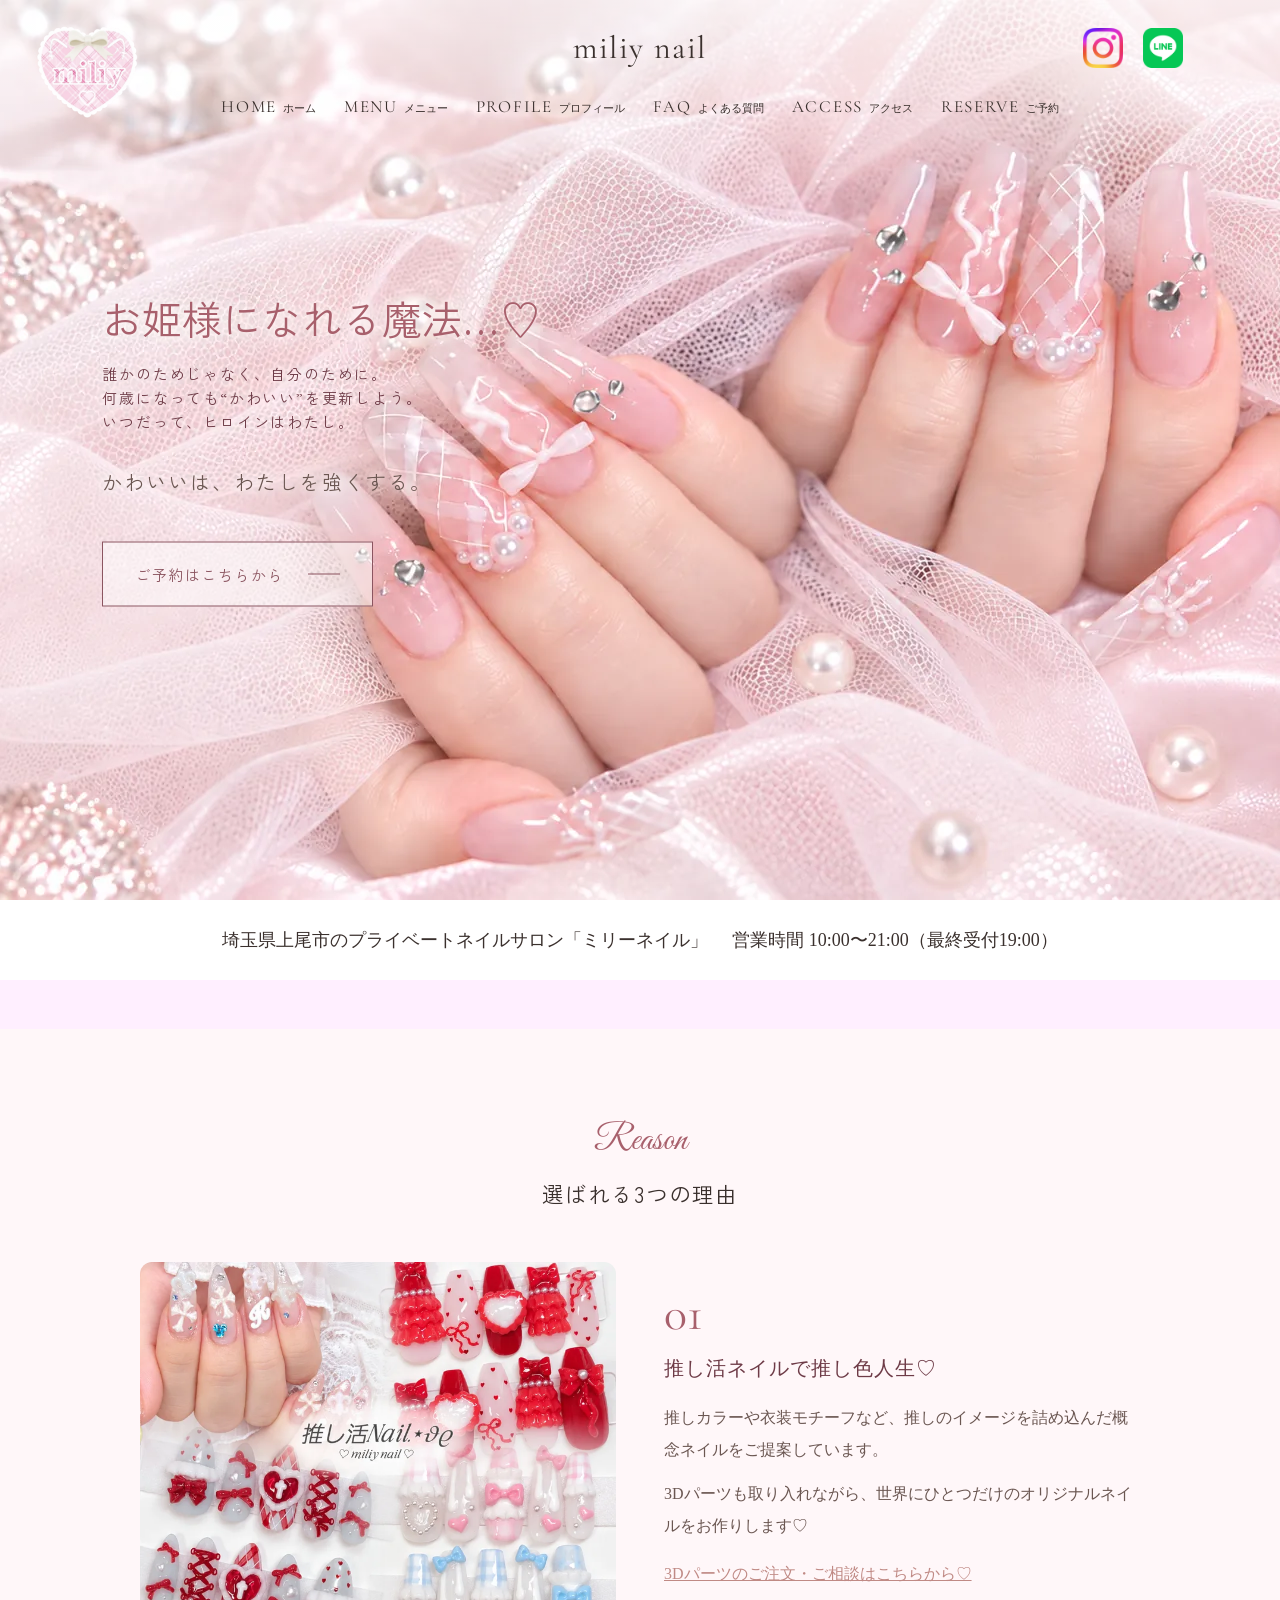
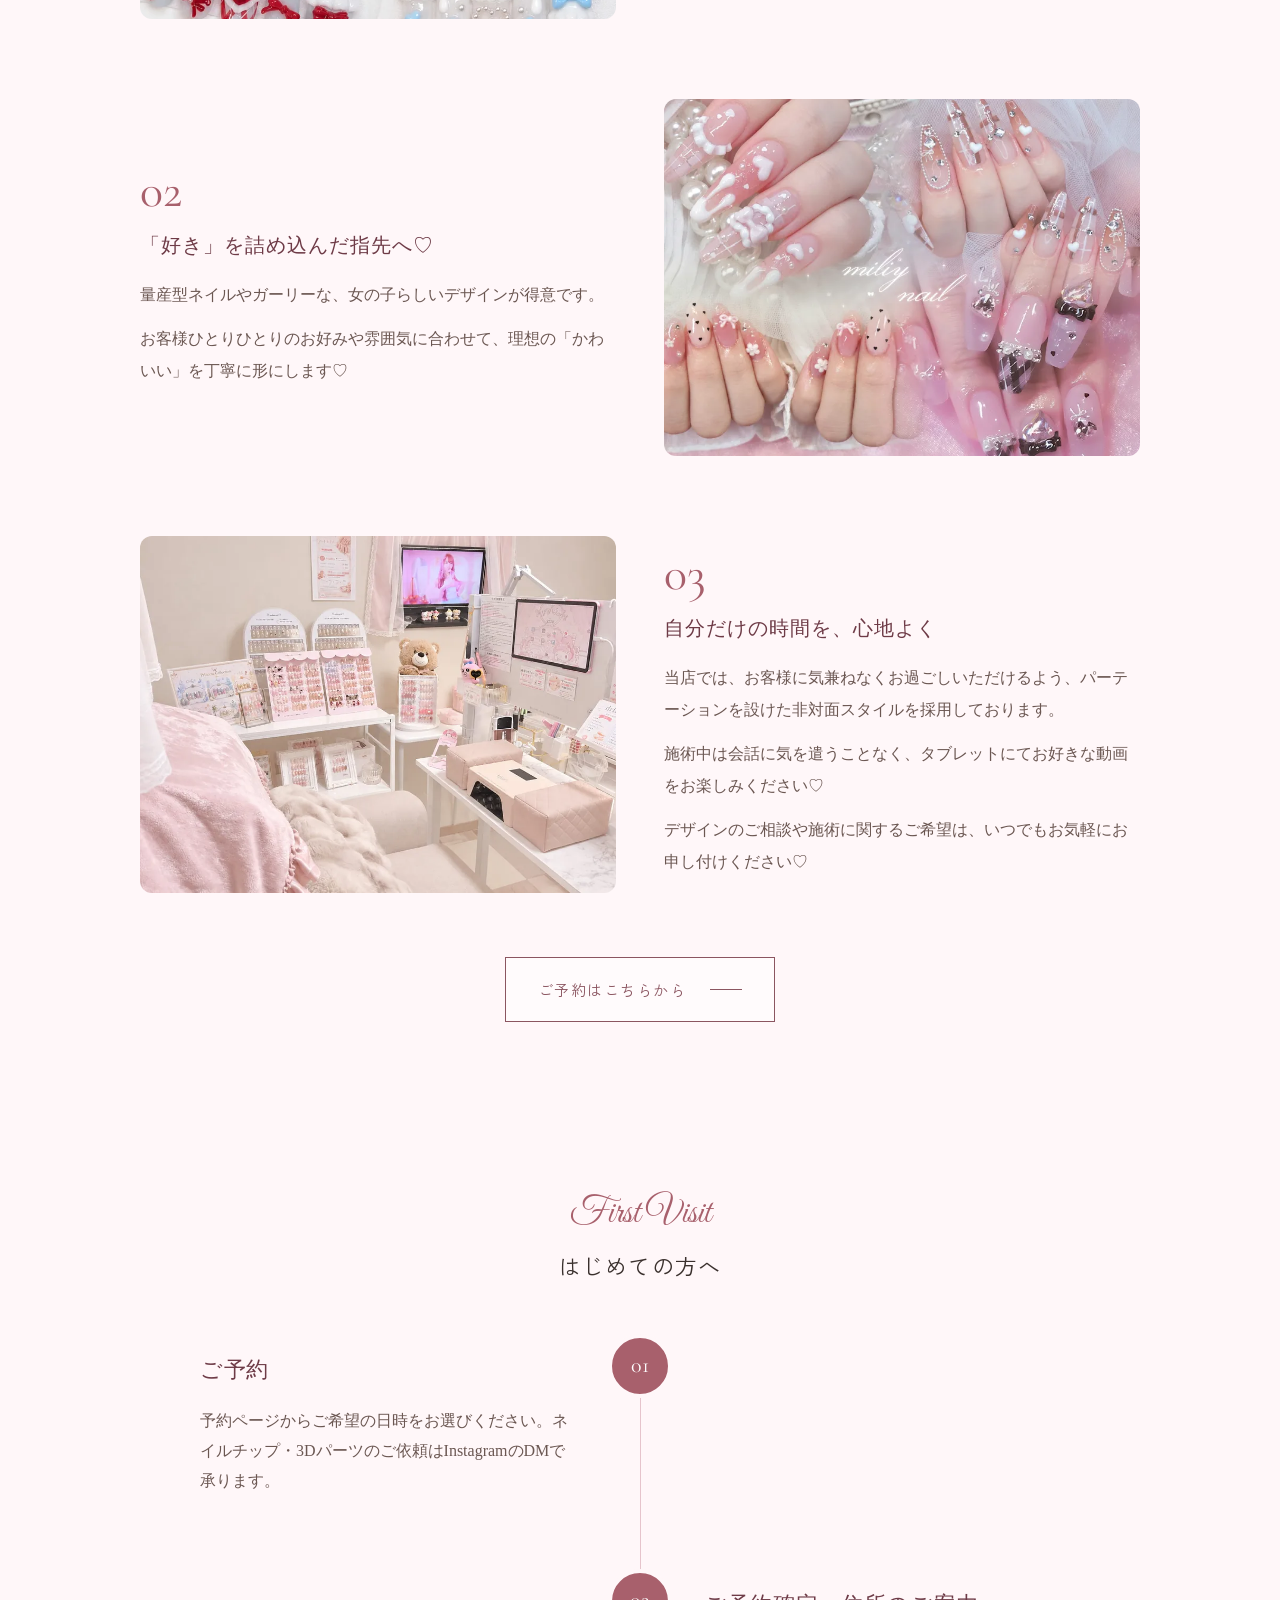
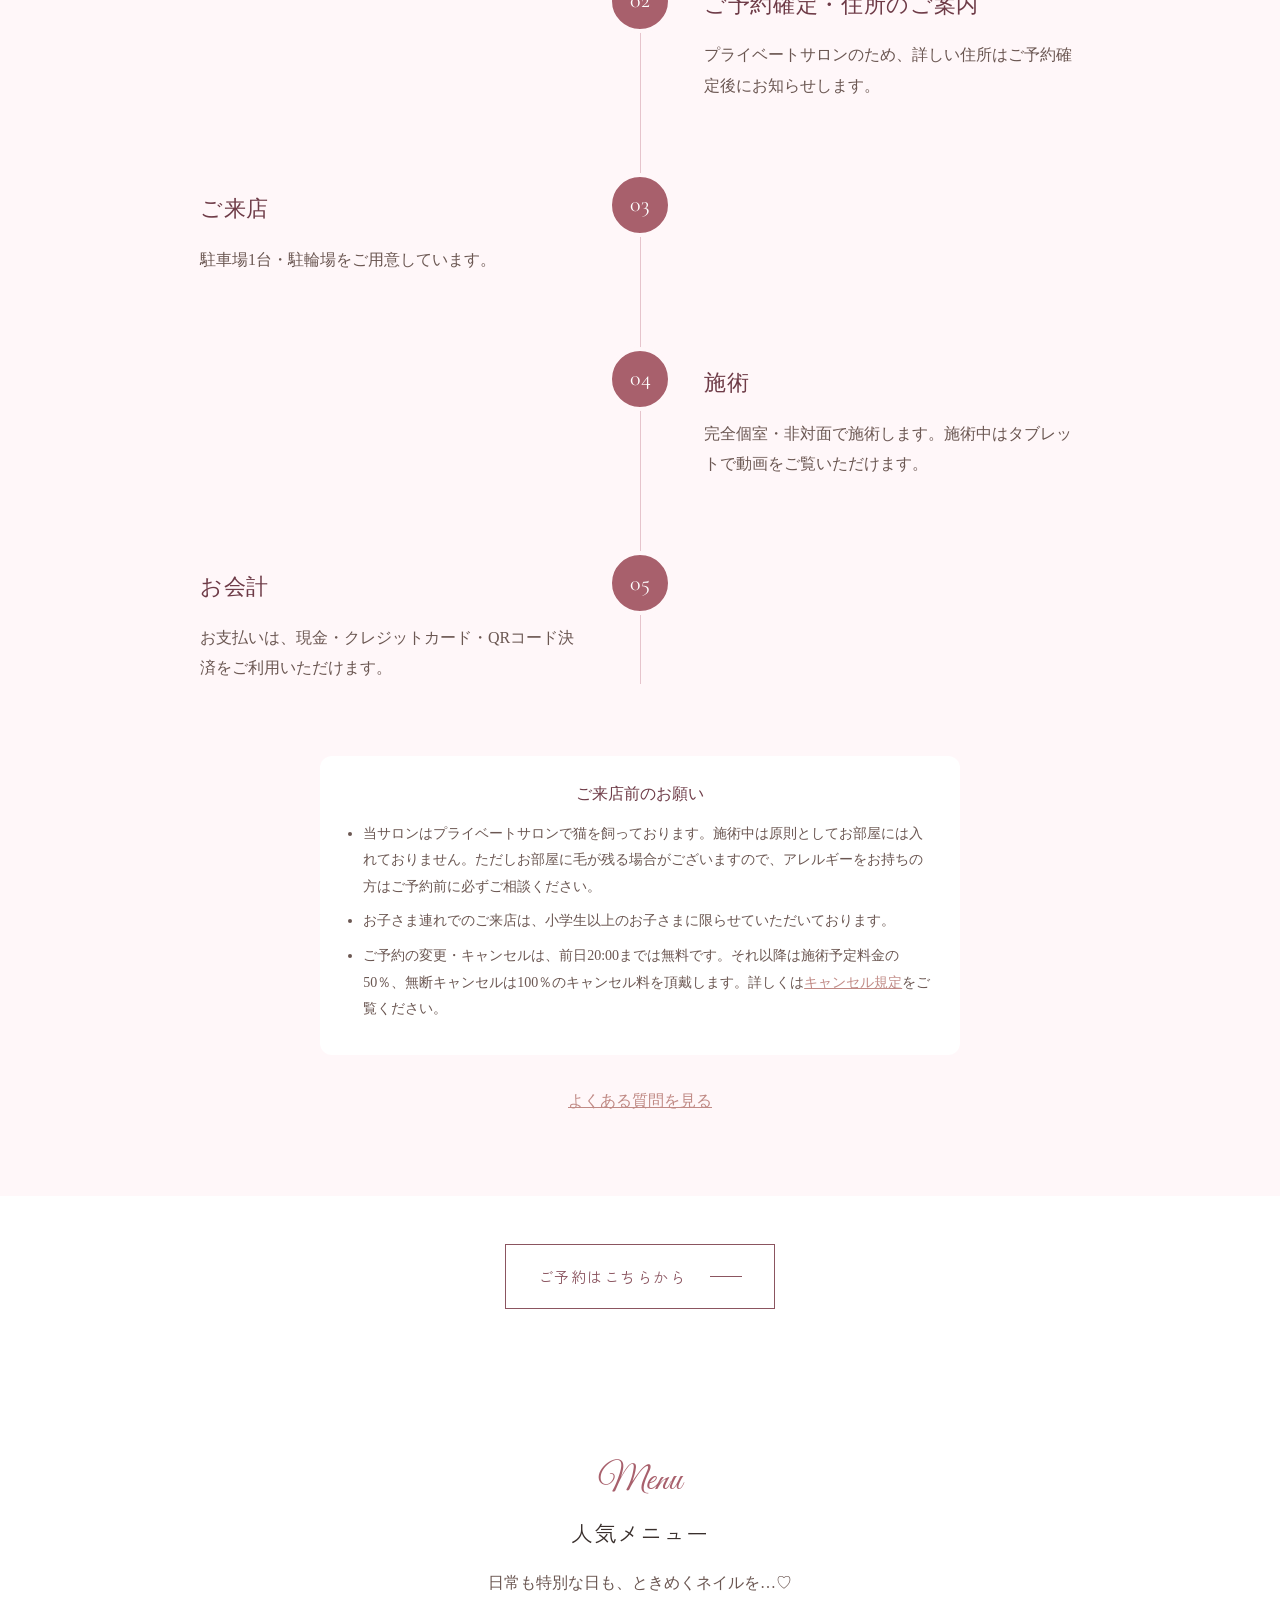
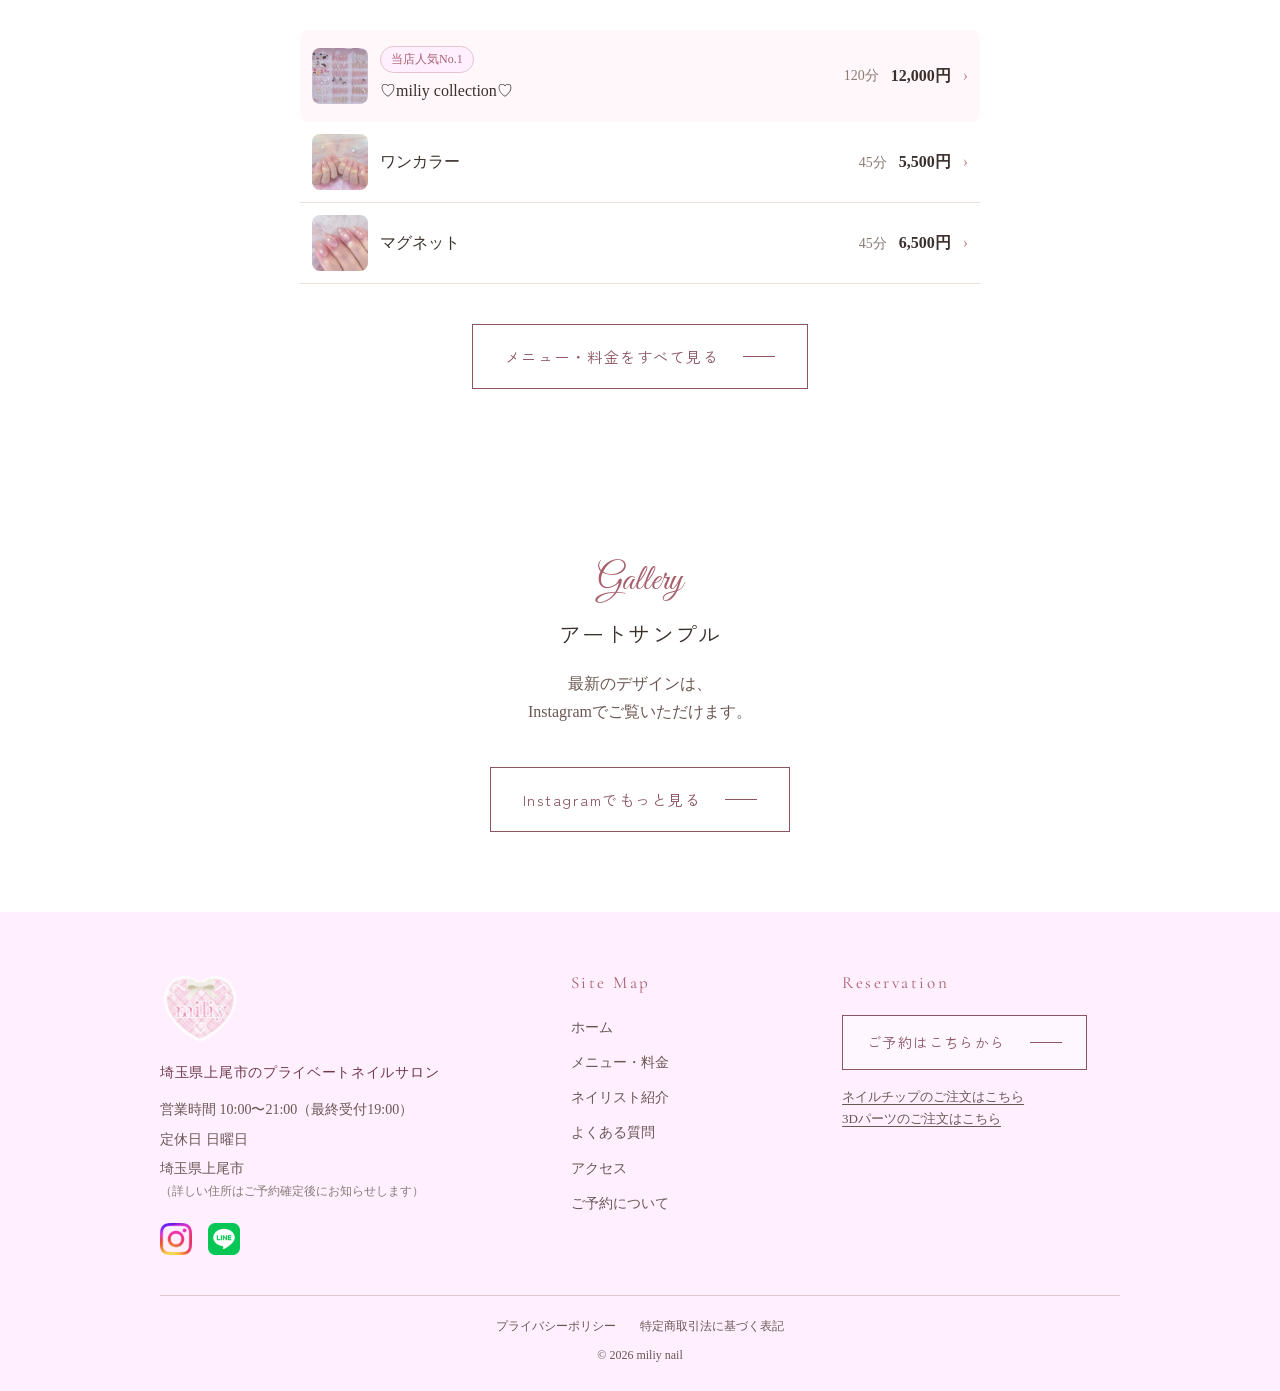
==== commit 4e323a2b: "ご注文テンプレートに郵送の場合の発送方法を追加" ====
--- a/index.html
+++ b/index.html
@@ -18,11 +18,11 @@
     <meta property="og:site_name" content="miliy nail" />
     <meta property="og:locale" content="ja_JP" />
     <meta name="twitter:card" content="summary_large_image" />
-    <link rel="stylesheet" href="style.css?v=20261025" />
+    <link rel="stylesheet" href="style.css?v=20261025e" />
     <script src="script.js" defer></script>
     <script src="nav.js" defer></script>
     <script src="voice.js" defer></script>
-    <script src="menu.js?v=20261023" defer></script>
+    <script src="menu.js?v=20261025" defer></script>
     <link
       href="https://fonts.googleapis.com/css2?family=Cormorant+Garamond:wght@500&family=Great+Vibes&family=Zen+Kaku+Gothic+New:wght@400&display=swap"
       rel="stylesheet"
@@ -112,13 +112,7 @@
                 <li><a href="#sample">アートサンプル</a></li>
               </ul>
             </nav>
-            <a
-              href="https://salona.jp/book/miliynail"
-              class="btn-line"
-              target="_blank"
-              rel="noopener"
-              >ご予約はこちらから</a
-            >
+            <a href="reservation.html" class="btn-line">ご予約はこちらから</a>
           </div>
         </div>
         <div class="hero-info">
@@ -153,7 +147,7 @@
                 3Dパーツも取り入れながら、世界にひとつだけのオリジナルネイルをお作りします♡
               </p>
               <p class="reason-link">
-                <a href="order-parts.html">3Dパーツのご注文・ご相談はこちらから♡</a>
+                <a href="reservation.html#order">3Dパーツのご注文・ご相談はこちらから♡</a>
               </p>
             </div>
           </li>
@@ -196,13 +190,7 @@
           </li>
         </ol>
         <p class="reason-cta fade-up">
-          <a
-            href="https://salona.jp/book/miliynail"
-            class="btn-line"
-            target="_blank"
-            rel="noopener"
-            >ご予約はこちらから</a
-          >
+          <a href="reservation.html" class="btn-line">ご予約はこちらから</a>
         </p>
       </section>
       <section class="first" id="first">
@@ -219,7 +207,7 @@
           <li class="fade-up">
             <span class="flow-step">STEP2</span>
             <h3>ご予約確定・住所のご案内</h3>
-            <p>自宅サロンのため、詳しい住所はご予約確定後にお知らせします。</p>
+            <p>プライベートサロンのため、詳しい住所はご予約確定後にお知らせします。</p>
           </li>
           <li class="fade-up">
             <span class="flow-step">STEP3</span>
@@ -245,7 +233,7 @@
           <h3>ご来店前のお願い</h3>
           <ul>
             <li>
-              当サロンは自宅サロンで猫を飼っております。施術中は原則としてお部屋には入れておりません。ただしお部屋に毛が残る場合がございますので、アレルギーをお持ちの方はご予約前に必ずご相談ください。
+              当サロンはプライベートサロンで猫を飼っております。施術中は原則としてお部屋には入れておりません。ただしお部屋に毛が残る場合がございますので、アレルギーをお持ちの方はご予約前に必ずご相談ください。
             </li>
             <li>
               お子さま連れでのご来店は、小学生以上のお子さまに限らせていただいております。
@@ -264,13 +252,7 @@
       </section>
       <section class="reserve">
         <p class="fade-up">
-          <a
-            href="https://salona.jp/book/miliynail"
-            class="btn-line"
-            target="_blank"
-            rel="noopener"
-            >ご予約はこちらから</a
-          >
+          <a href="reservation.html" class="btn-line">ご予約はこちらから</a>
         </p>
       </section>
       <section class="menu" id="menu">
@@ -365,7 +347,16 @@
       <!-- 人気メニューを押したときの小窓（メニューページと同じもの） -->
       <dialog class="menu-dialog">
         <div class="dialog-gallery">
-          <div class="dialog-slides"></div>
+          <div class="dialog-frame">
+            <div class="dialog-slides"></div>
+            <button type="button" class="dialog-arrow dialog-prev" aria-label="前の写真を見る">
+              <svg viewBox="0 0 24 24" width="20" height="20" aria-hidden="true"><path d="M15 5l-7 7 7 7" fill="none" stroke="currentColor" stroke-width="1.8" stroke-linecap="round" stroke-linejoin="round" /></svg>
+            </button>
+            <button type="button" class="dialog-arrow dialog-next" aria-label="次の写真を見る">
+              <svg viewBox="0 0 24 24" width="20" height="20" aria-hidden="true"><path d="M9 5l7 7-7 7" fill="none" stroke="currentColor" stroke-width="1.8" stroke-linecap="round" stroke-linejoin="round" /></svg>
+            </button>
+            <span class="dialog-count"></span>
+          </div>
           <div class="dialog-dots"></div>
         </div>
         <h2 class="dialog-name"></h2>
@@ -406,7 +397,7 @@
         </nav>
         <div class="footer-reserve">
           <p class="footer-heading">Reservation</p>
-          <a href="https://salona.jp/book/miliynail" class="btn-line" target="_blank" rel="noopener">ご予約はこちらから</a>
+          <a href="reservation.html" class="btn-line">ご予約はこちらから</a>
           <p class="footer-dm">
             <a href="order-nailtip.html">ネイルチップのご注文はこちら</a><br />
             <a href="order-parts.html">3Dパーツのご注文はこちら</a>
--- a/style.css
+++ b/style.css
@@ -736,6 +736,50 @@
 .dialog-dot.is-active {
   background-color: var(--color-rose);
 }
+/* 写真の左右の矢印と「何枚目／全部で何枚」。写真の上に重ねて、次の写真があることがひと目でわかるようにする */
+.dialog-frame {
+  position: relative;
+}
+.dialog-arrow {
+  position: absolute;
+  top: 50%;
+  transform: translateY(-50%);
+  display: flex;
+  align-items: center;
+  justify-content: center;
+  width: 40px;
+  height: 40px;
+  padding: 0;
+  border: none;
+  border-radius: 50%;
+  background-color: rgba(255, 255, 255, 0.85);
+  box-shadow: 0 2px 8px rgba(58, 48, 45, 0.15);
+  color: var(--color-button);
+  cursor: pointer;
+}
+.dialog-prev {
+  left: 8px;
+}
+.dialog-next {
+  right: 8px;
+}
+.dialog-arrow[hidden] {
+  display: none;
+}
+.dialog-count {
+  position: absolute;
+  top: 10px;
+  right: 10px;
+  padding: 2px 10px;
+  border-radius: 999px;
+  background-color: rgba(255, 255, 255, 0.85);
+  color: var(--color-button);
+  font-size: 12px;
+  letter-spacing: 0.05em;
+}
+.dialog-count:empty {
+  display: none;
+}
 .menu-dialog h2,
 .menu-dialog p {
   padding: 0 24px;
@@ -799,6 +843,15 @@
   justify-content: center;
   gap: 16px;
   margin: 24px 0 56px;
+}
+/* ホームから「ネイルチップ・3Dパーツ単体のみのご依頼」に飛んだとき、見出しがヘッダーに隠れないようにする */
+#order {
+  scroll-margin-top: 190px;
+}
+@media (max-width: 600px) {
+  #order {
+    scroll-margin-top: 132px;
+  }
 }
 /* キャンセル規定（よくある質問ページの下） */
 .faq-policy {
@@ -1066,6 +1119,21 @@
 }
 .copy-button {
   cursor: pointer;
+}
+/* ご予約・ご注文ページのボタンは、文字の長さが違っても同じ幅の四角にそろえる */
+.reserve-guide .btn-line,
+.order-buttons .btn-line {
+  width: 340px;
+  max-width: 100%;
+  justify-content: center;
+  line-height: 1.6;
+  white-space: nowrap;
+}
+.order-subtitle {
+  margin: 20px 0 4px;
+  font-size: 15px;
+  font-weight: normal;
+  color: var(--color-heading);
 }
 
 /* ===== フッター ===== */
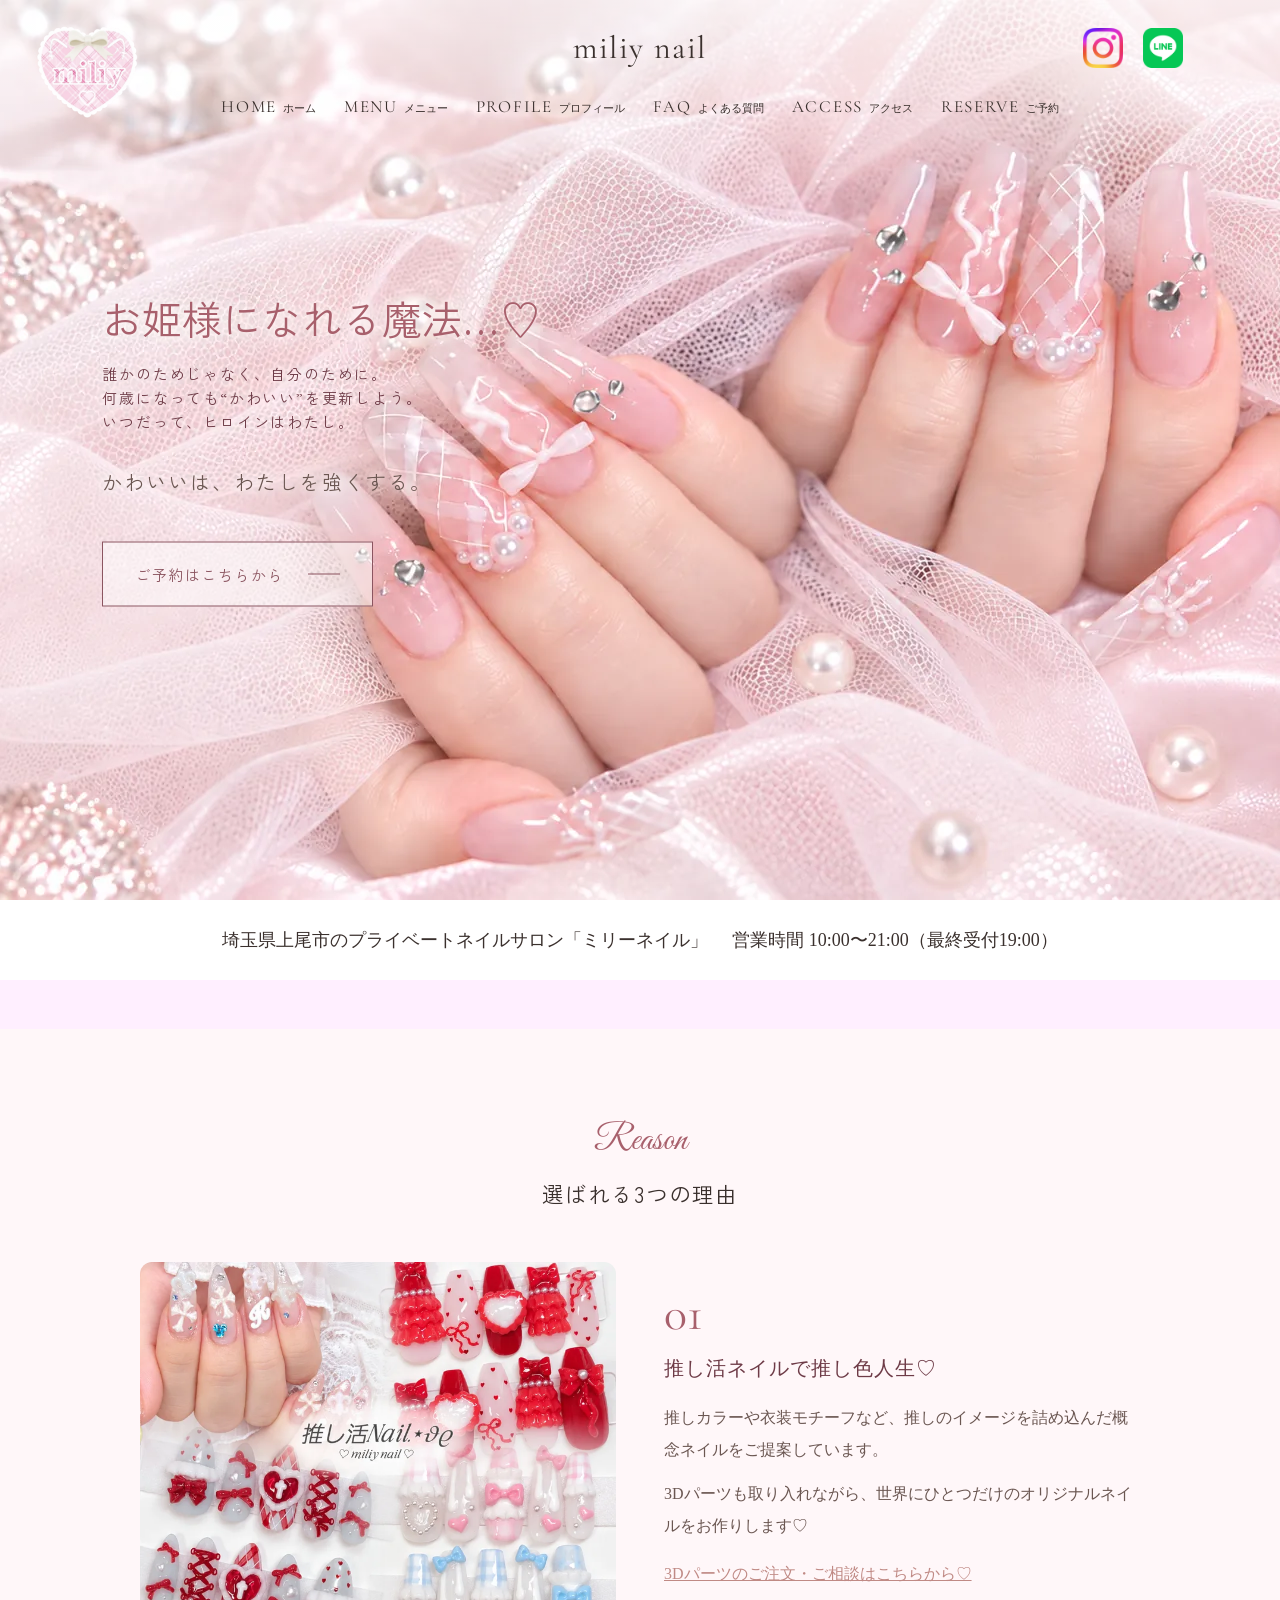
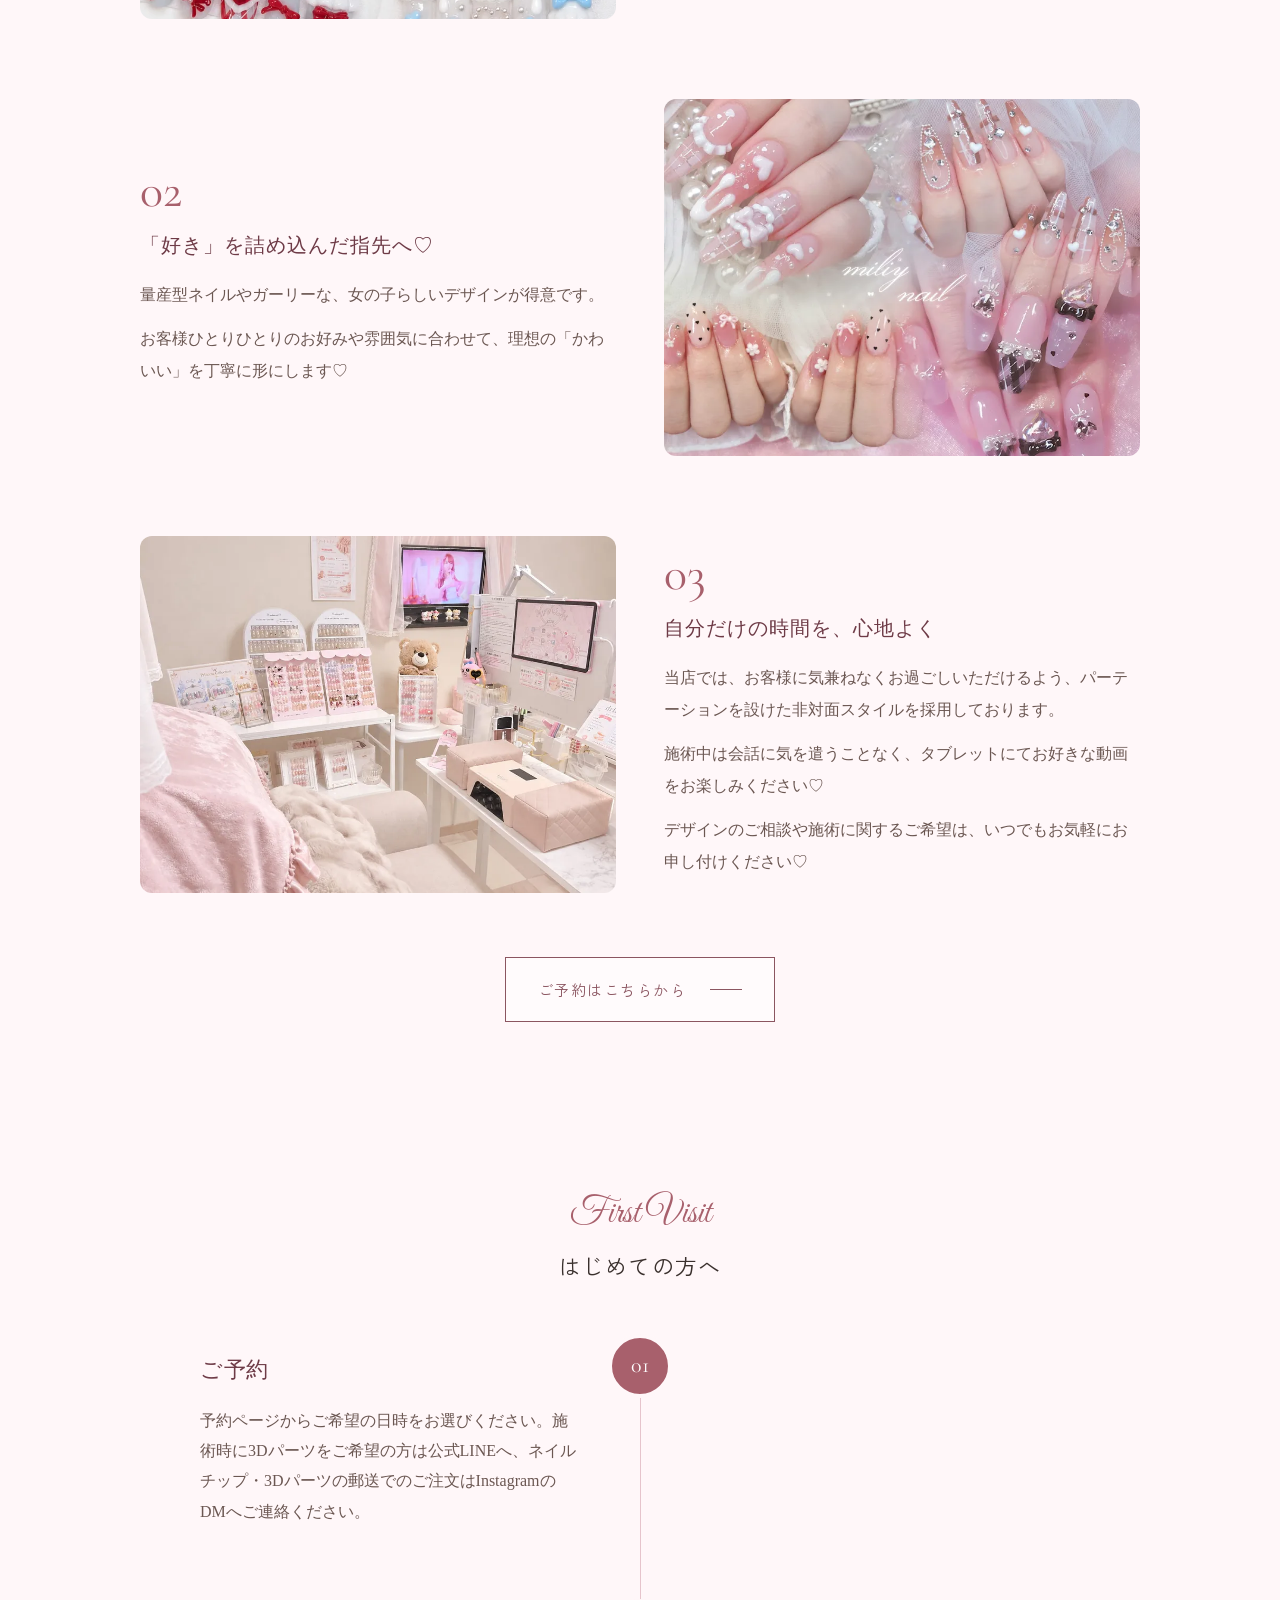
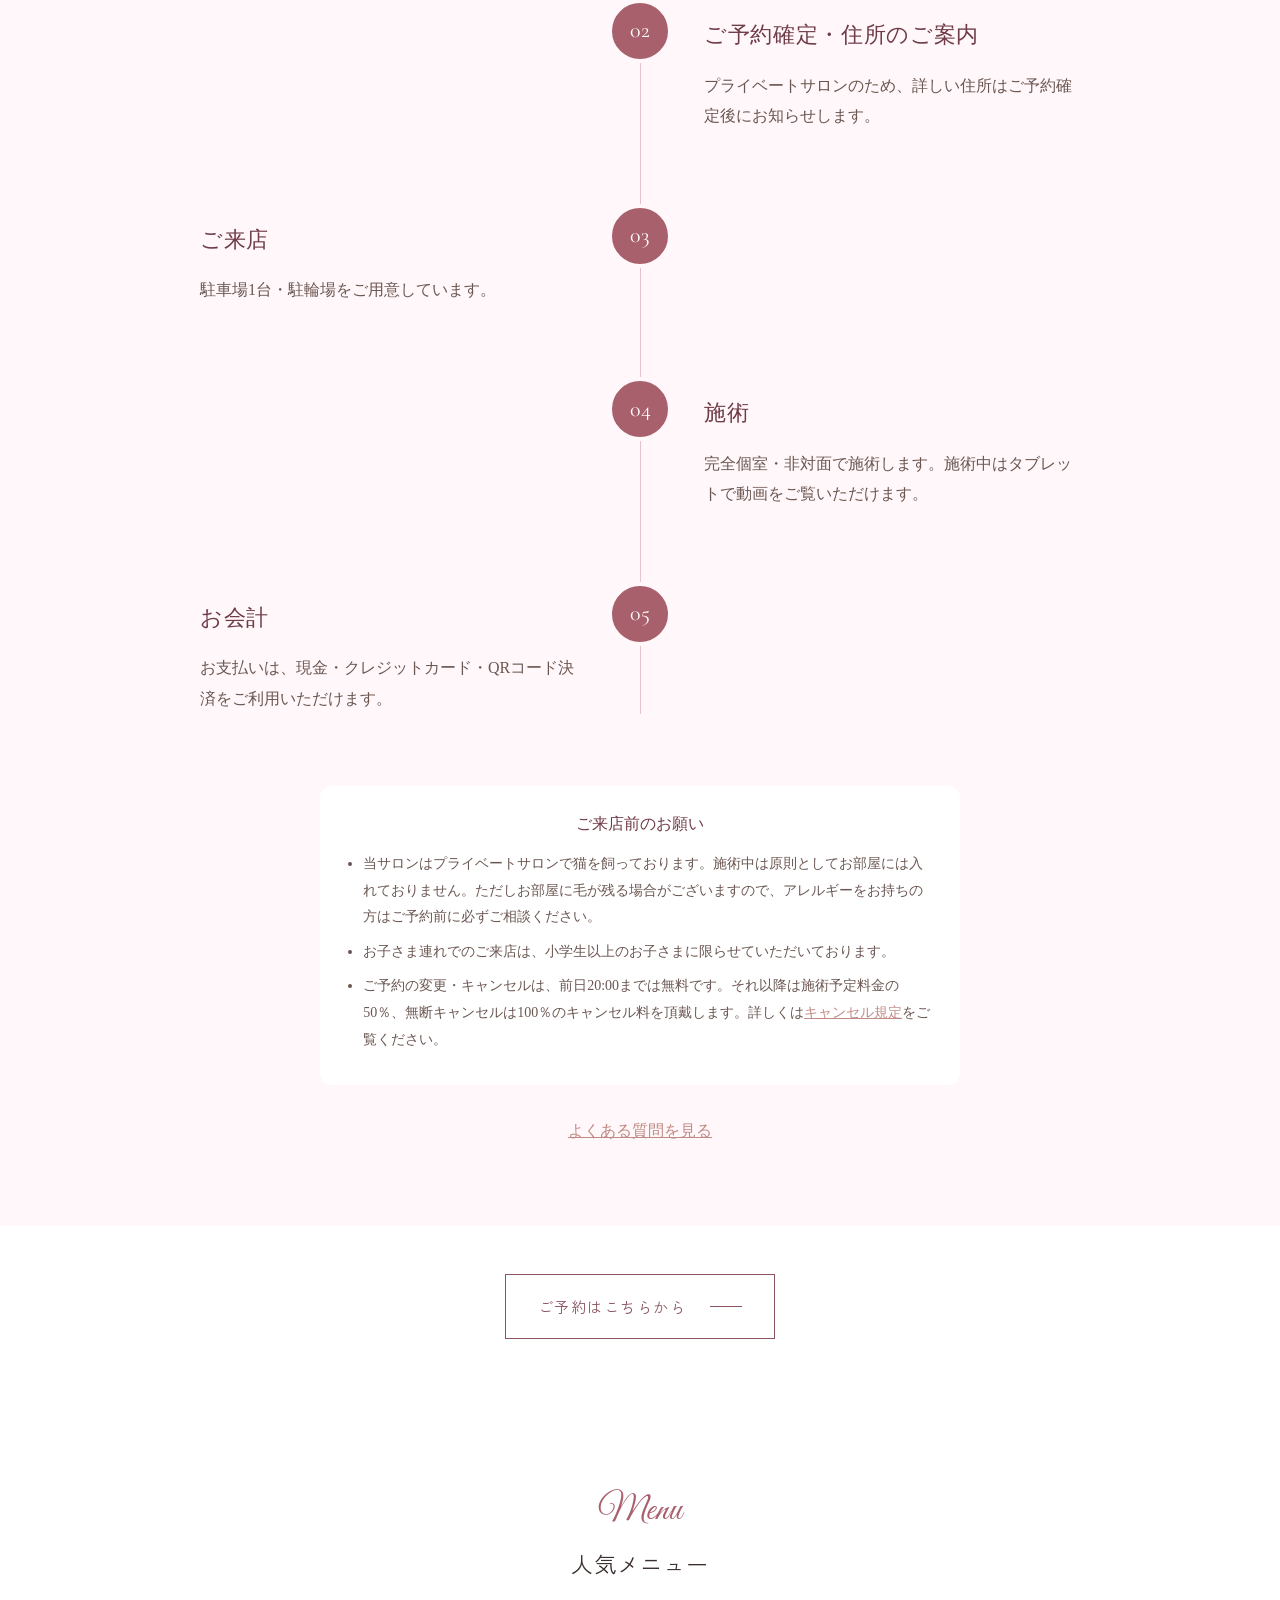
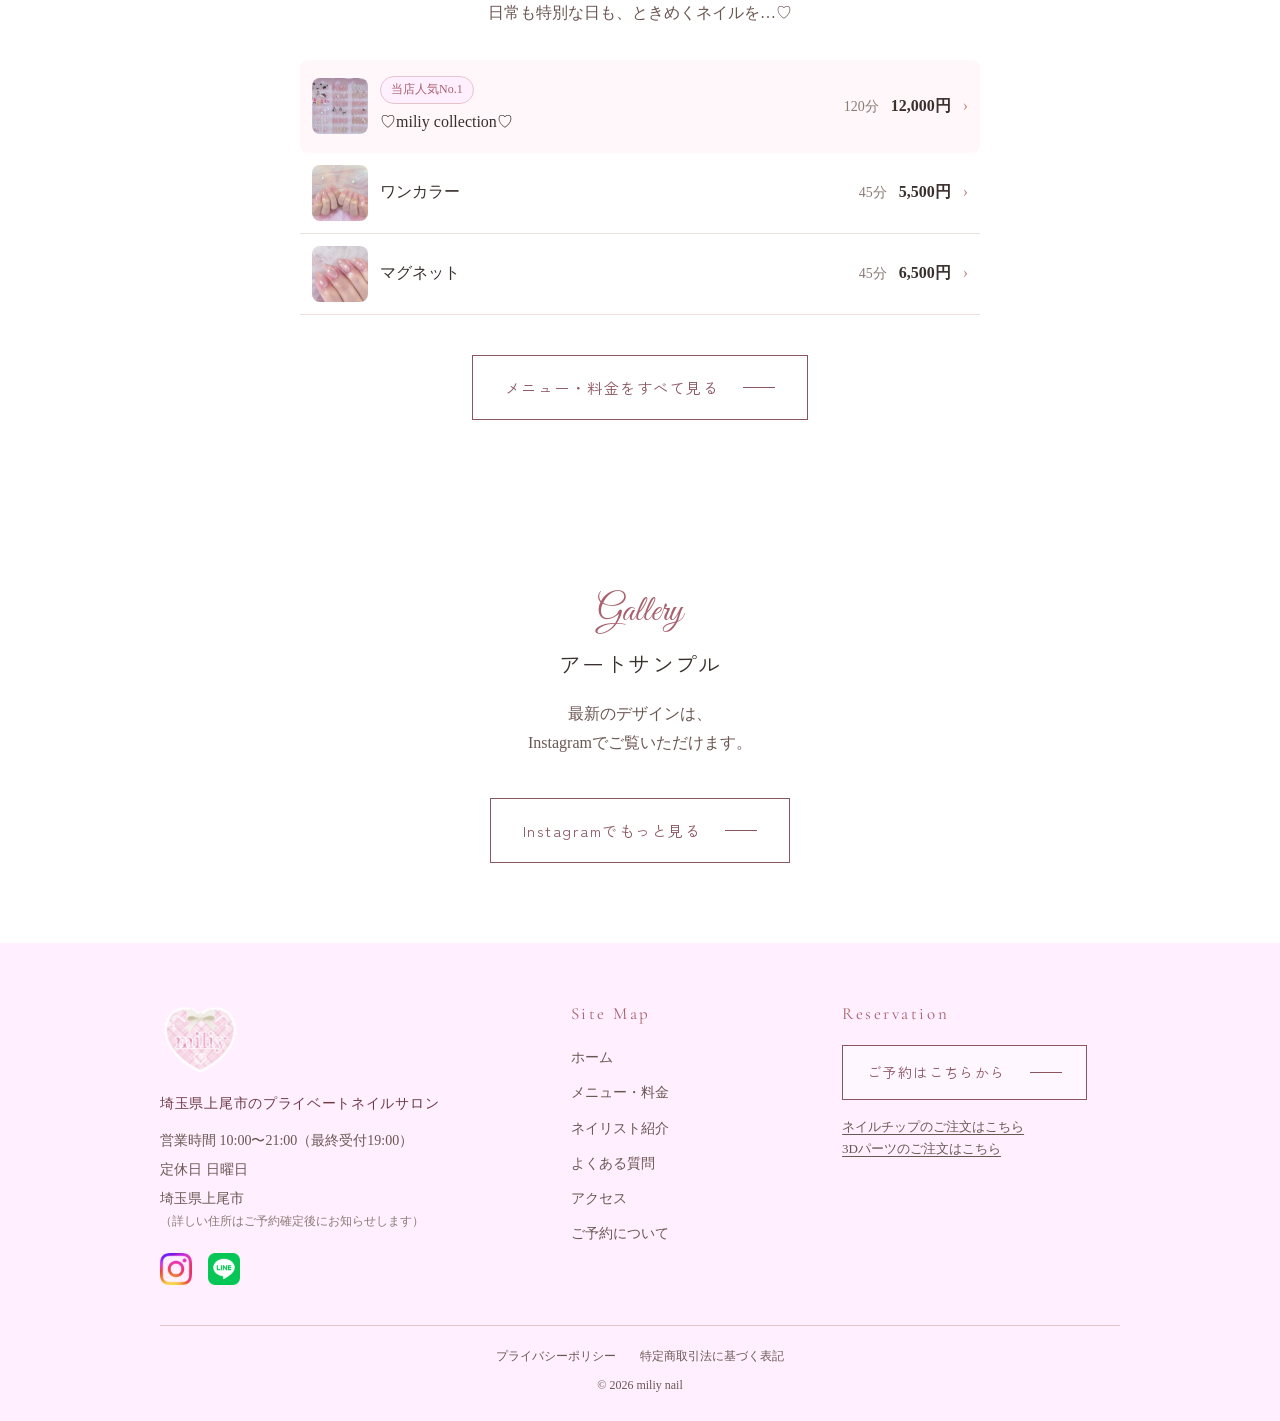
==== commit e8500d2a: "3Dパーツの連絡先を来店はLINE、郵送はInstagramに統一" ====
--- a/index.html
+++ b/index.html
@@ -201,7 +201,7 @@
             <span class="flow-step">STEP1</span>
             <h3>ご予約</h3>
             <p>
-              予約ページからご希望の日時をお選びください。ネイルチップ・3Dパーツのご依頼はInstagramのDMで承ります。
+              予約ページからご希望の日時をお選びください。施術時に3Dパーツをご希望の方は公式LINEへ、ネイルチップ・3Dパーツの郵送でのご注文はInstagramのDMへご連絡ください。
             </p>
           </li>
           <li class="fade-up">
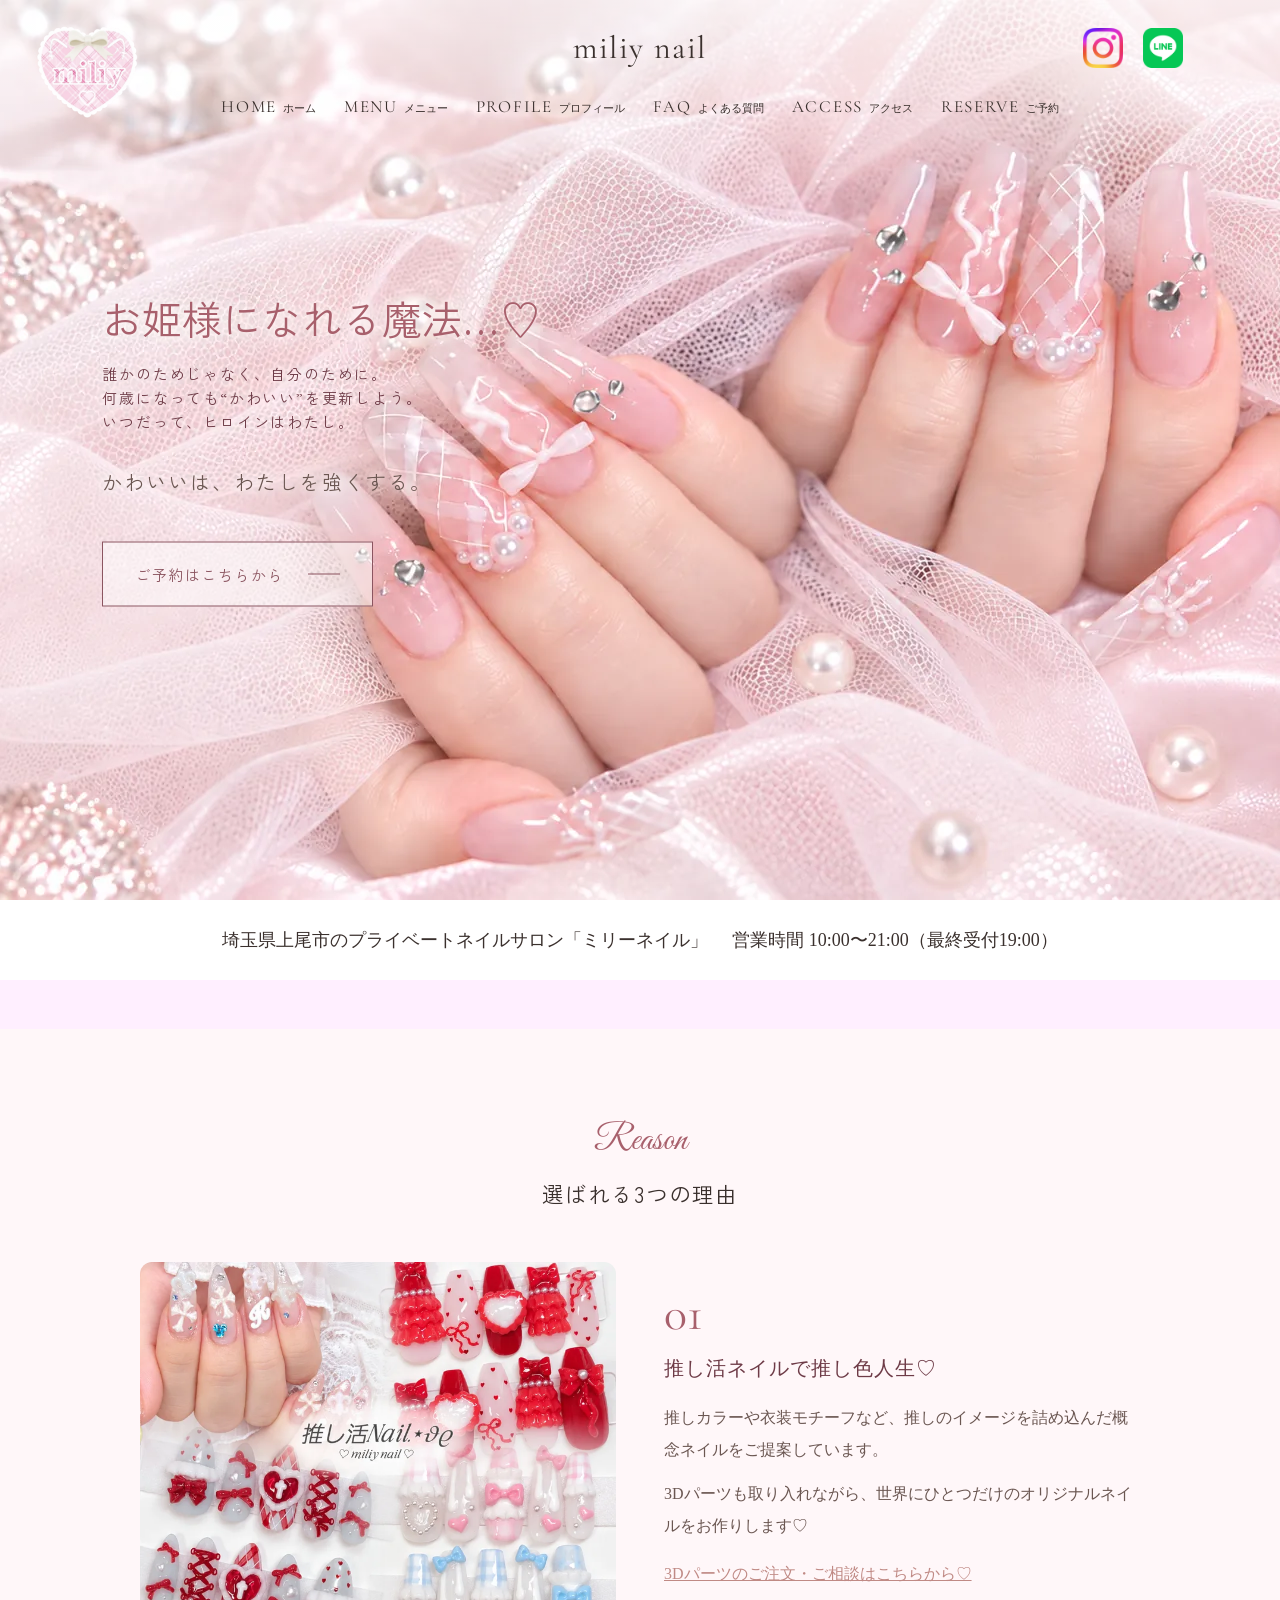
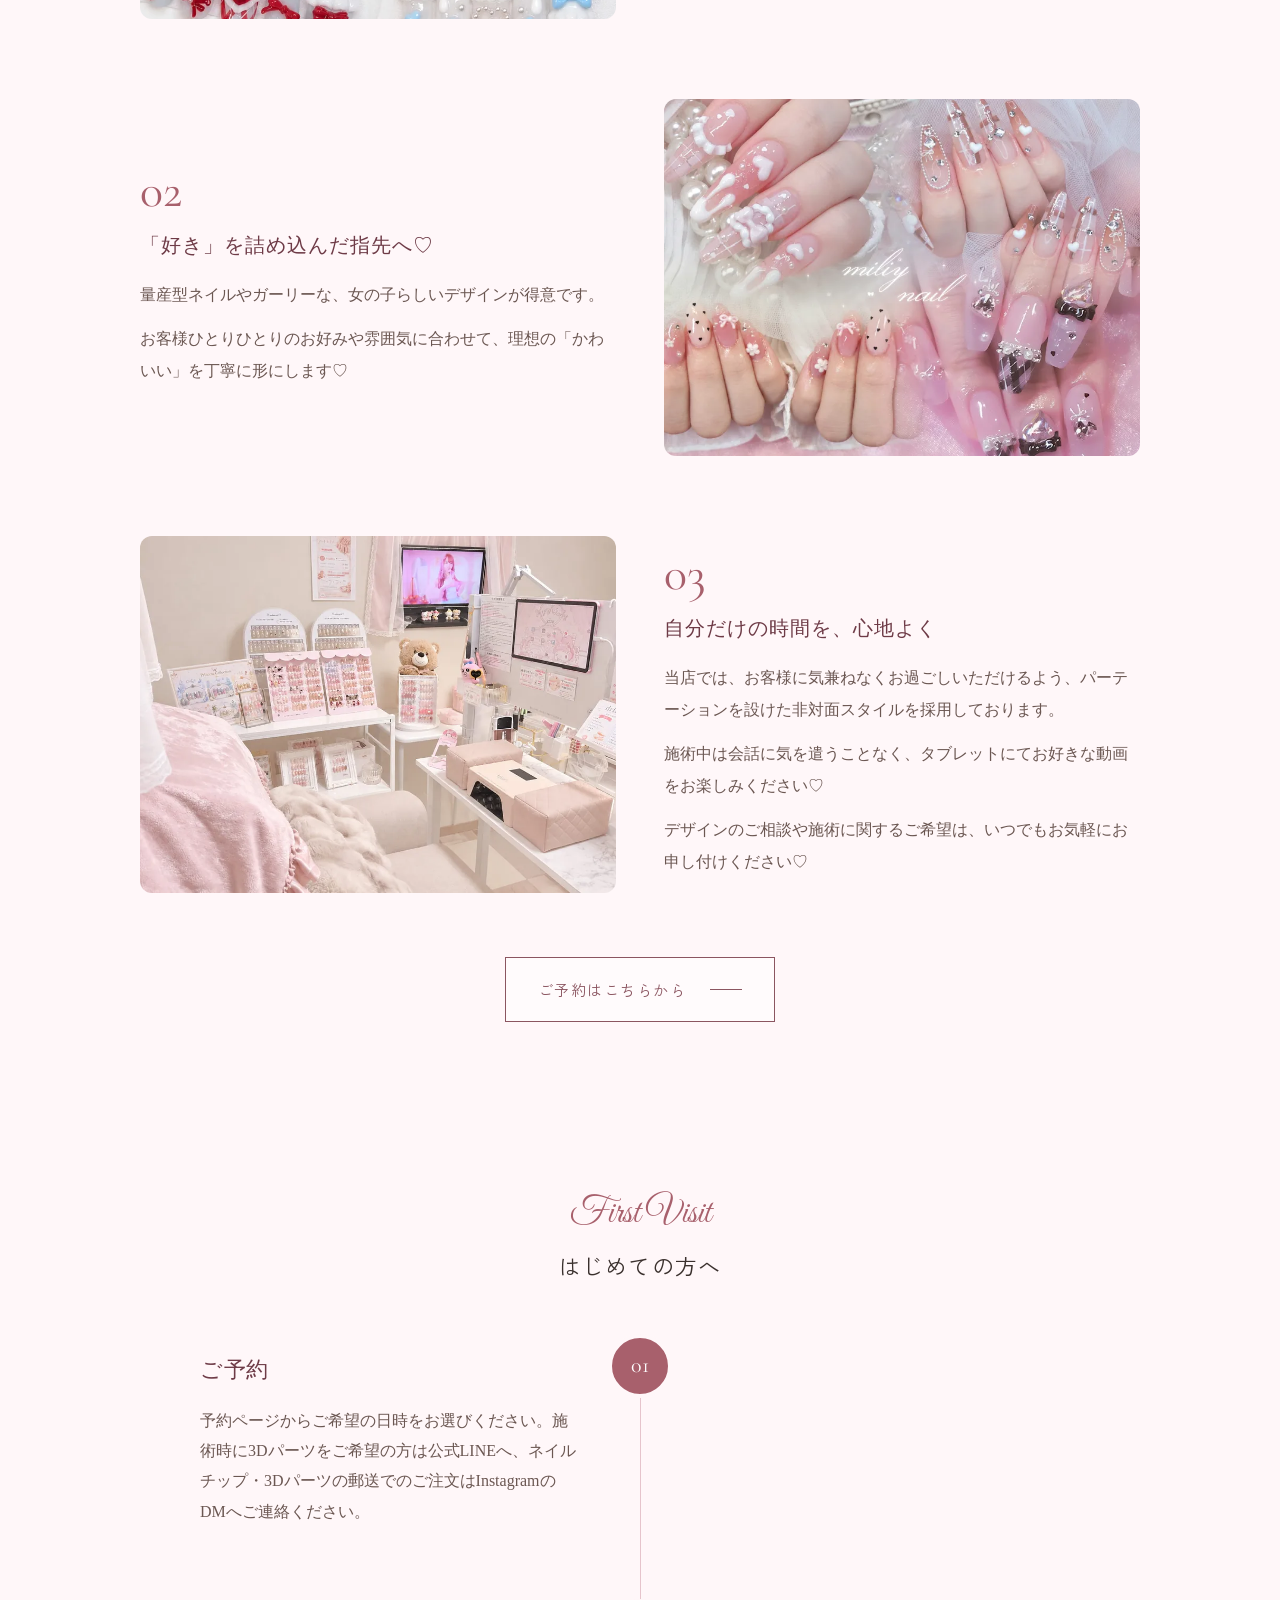
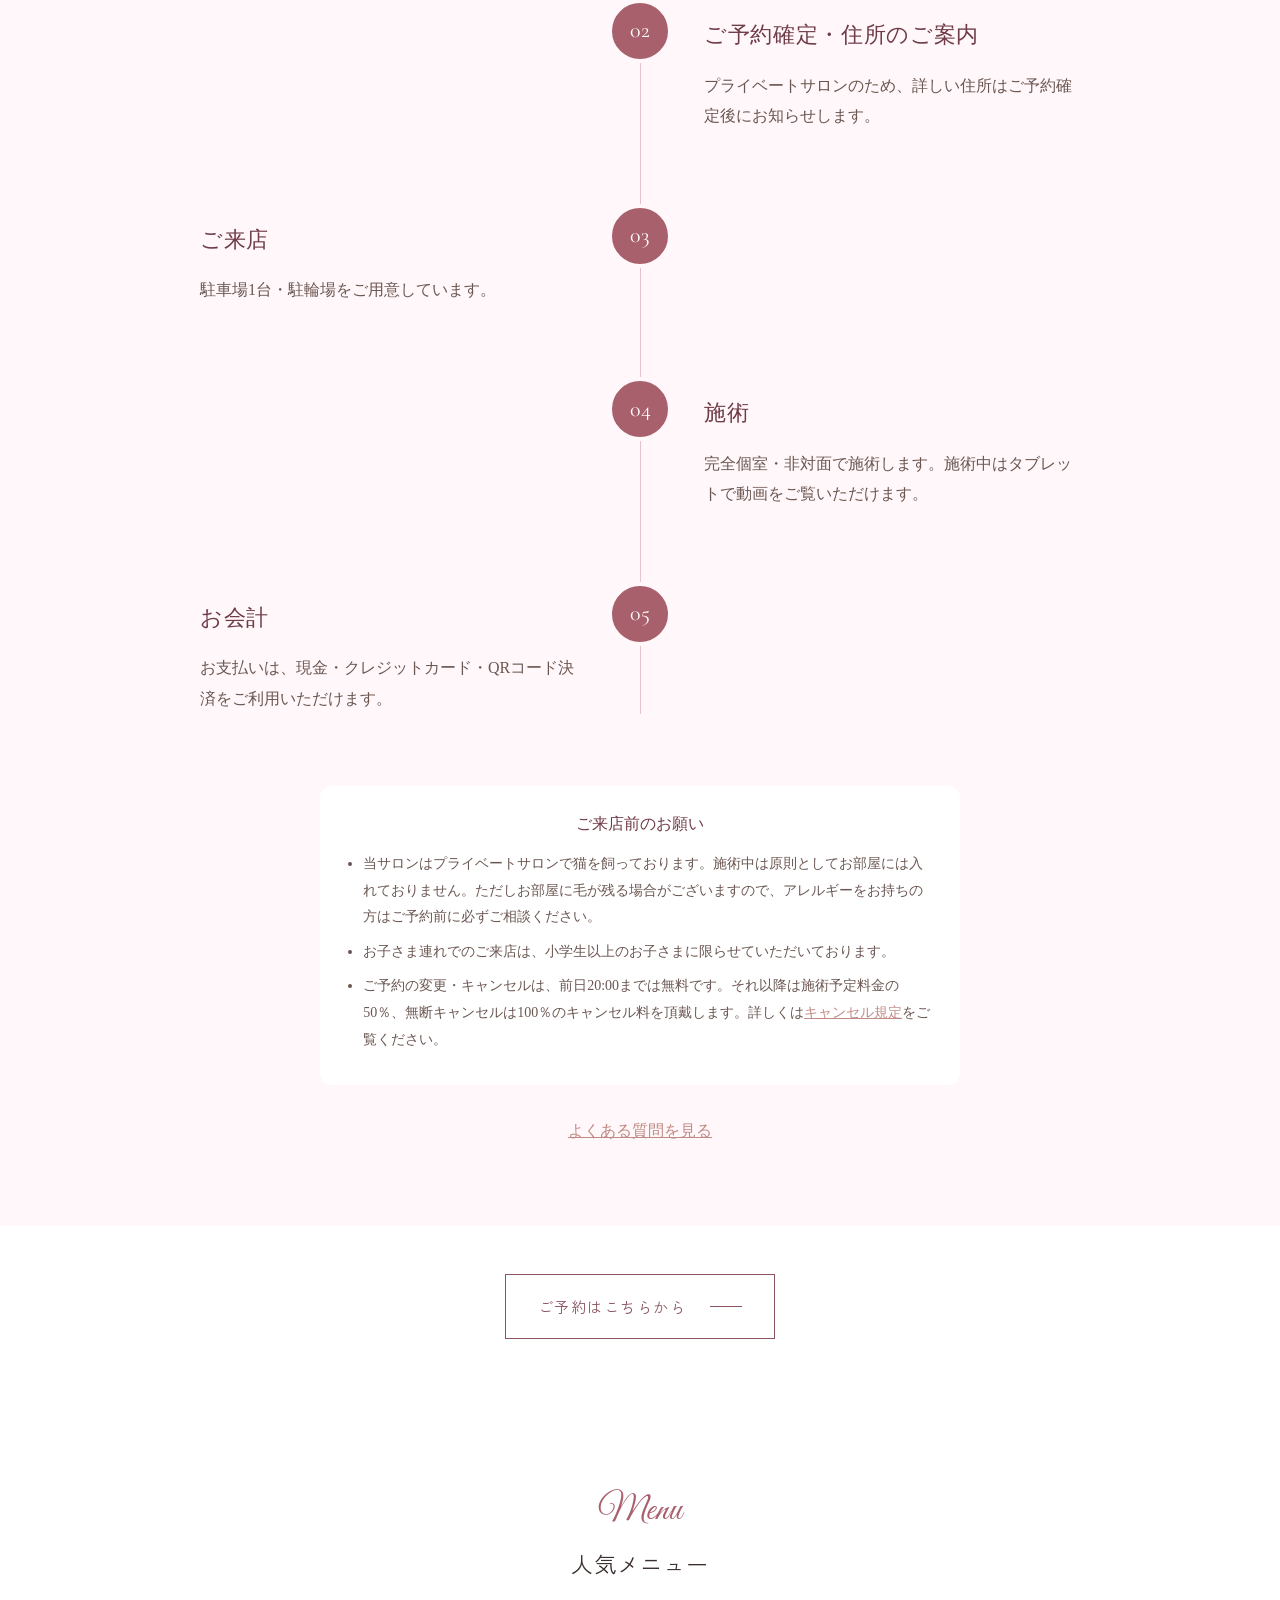
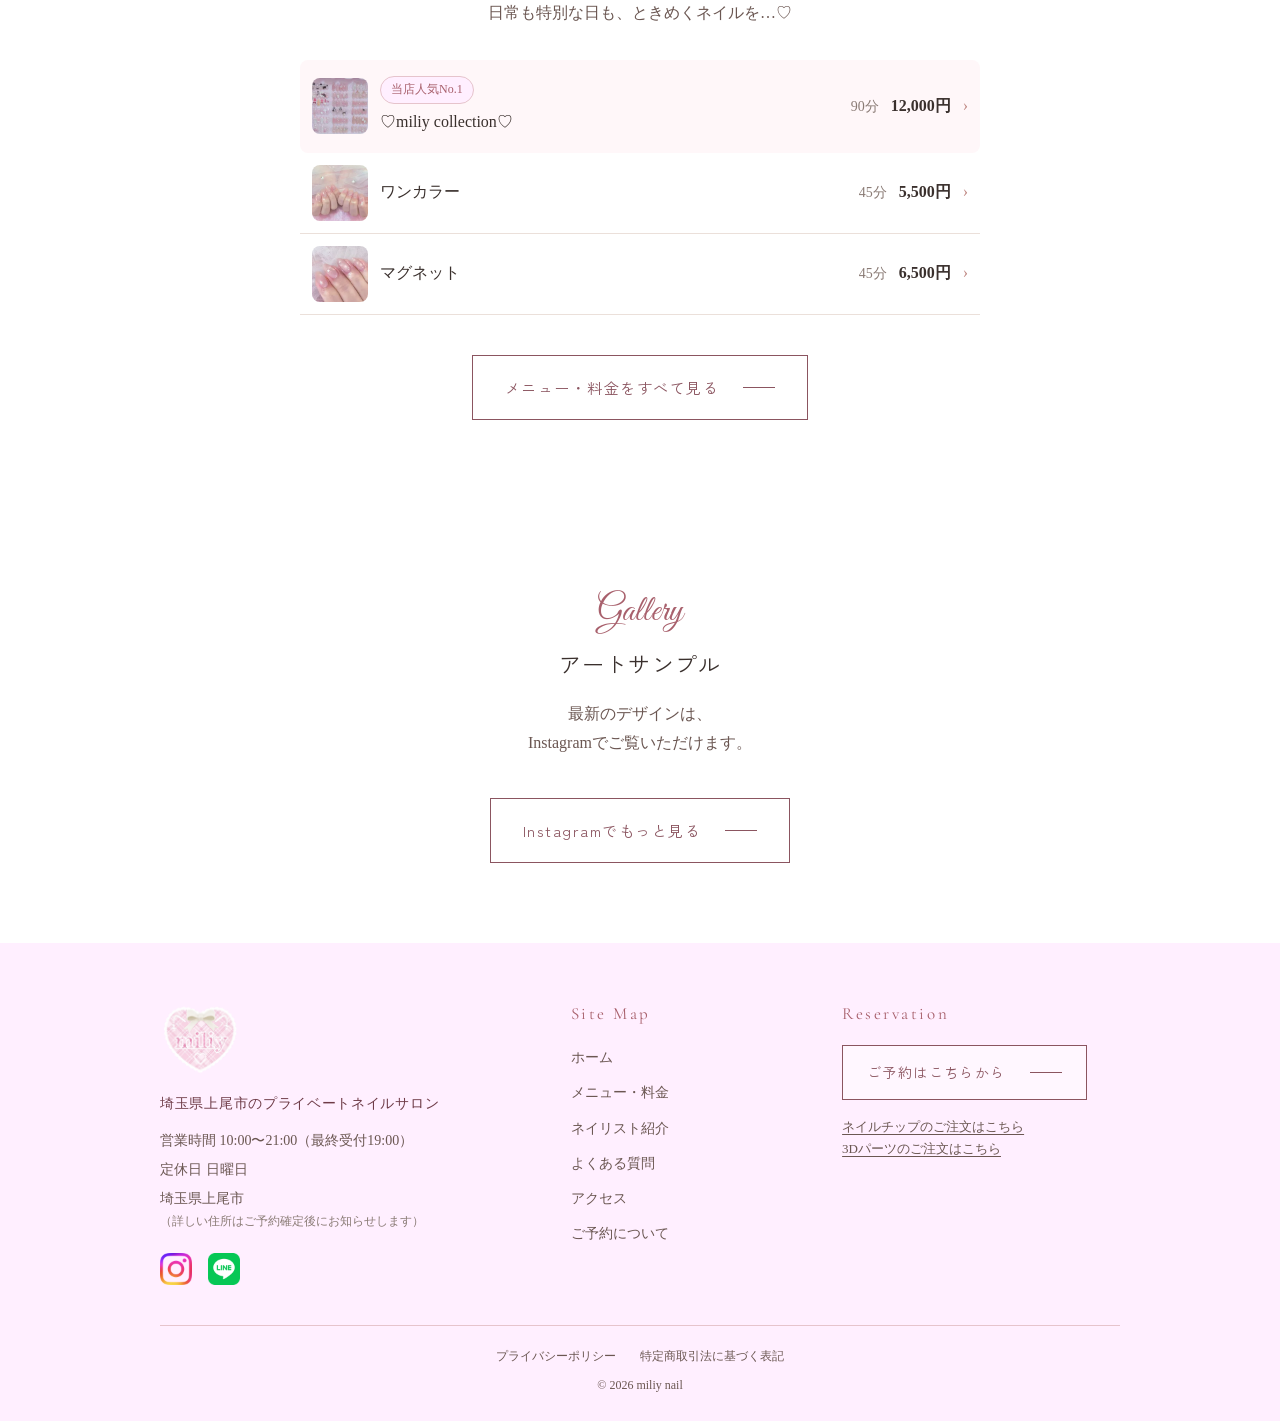
==== commit 78dfd53a: "SALONAのメニュー説明と所要時間をHPに反映し、追加アートにSALONAの写真を追加 Co-Authored-By: Claude Opus 5.5 <noreply@anthropic.com>" ====
--- a/index.html
+++ b/index.html
@@ -264,12 +264,13 @@
             <button type="button" class="menu-button">
               <span class="menu-name"
                 ><span class="menu-badge">当店人気No.1</span>♡miliy collection♡</span
-              ><span class="menu-time">120分</span
+              ><span class="menu-time">90分</span
               ><span class="menu-price">12,000円</span>
             </button>
             <div class="menu-detail" hidden>
-              <p class="menu-detail-time">所要時間の目安：120分</p>
+              <p class="menu-detail-time">所要時間の目安：90分</p>
               <p>定額デザインコース♡</p>
+              <p>写真にはないデザインも多数ございます♡</p>
               <p>一部カラー変更可能です。カラー変更をご希望の場合は、ご予約後に必ず公式LINEまでお知らせください。</p>
               <p>※デザインは予告なく変わる場合がございます。</p>
             </div>
